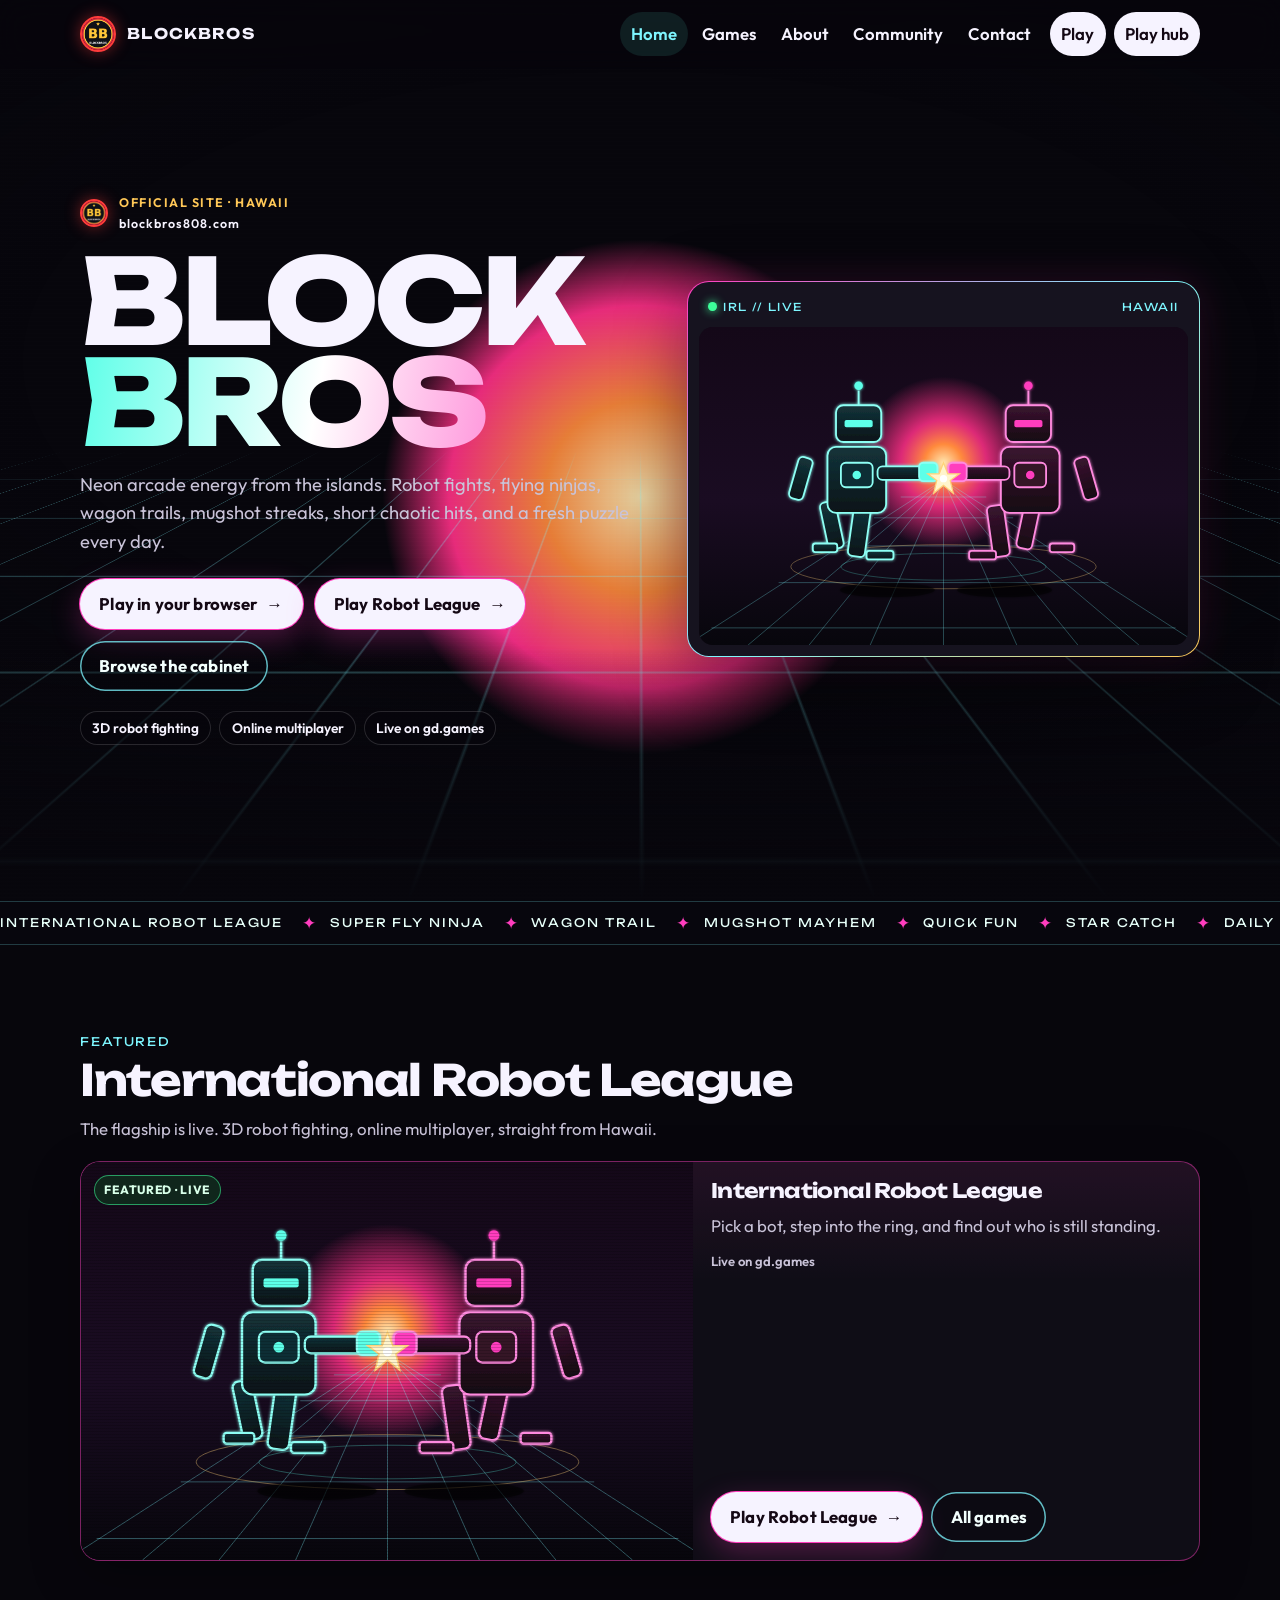
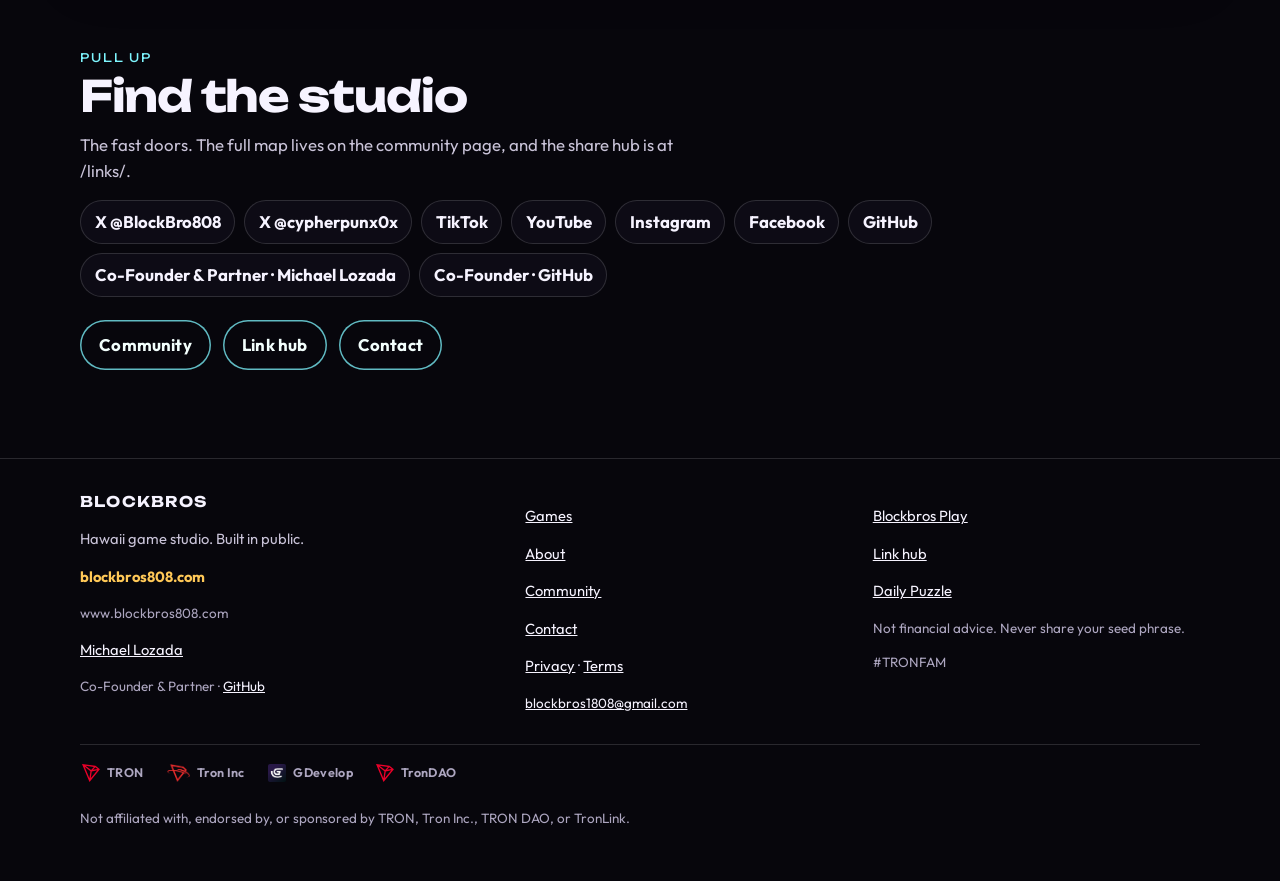
==== index.html @ 0ddf04b6 "Revert "Soft-close: park apex site behind a temporarily-closed card" This reverts commit b96ad98cb9d" ====
<!DOCTYPE html>
<html lang="en">
<head>
  <meta charset="utf-8">
  <meta name="viewport" content="width=device-width, initial-scale=1">
  <title>BLOCKBROS — Hawaii game studio</title>
  <meta name="description" content="Official site of BLOCKBROS, a Hawaii game studio. Play Robot League, Super Fly Ninja, Wagon Trail, Mugshot Mayhem, Quick Fun, Star Catch, and the Daily Puzzle.">
  <meta name="theme-color" content="#07060c">
  <link rel="canonical" href="https://blockbros808.com/">
  <link rel="icon" href="/assets/favicon.svg" type="image/svg+xml">
  <link rel="apple-touch-icon" href="/assets/apple-touch.png">
  <meta property="og:title" content="BLOCKBROS — Hawaii game studio">
  <meta property="og:description" content="Official site of BLOCKBROS. Neon arcade games from Hawaii. Play International Robot League live.">
  <meta property="og:type" content="website">
  <meta property="og:url" content="https://blockbros808.com/">
  <meta property="og:image" content="https://blockbros808.com/assets/og.png">
  <meta property="og:image:width" content="1200">
  <meta property="og:image:height" content="630">
  <meta property="og:image:alt" content="BLOCKBROS wordmark on a dark neon sunset grid. Hawaii game studio.">
  <meta name="twitter:card" content="summary_large_image">
  <meta name="twitter:title" content="BLOCKBROS — Hawaii game studio">
  <meta name="twitter:description" content="Official site of BLOCKBROS. Play International Robot League live.">
  <meta name="twitter:image" content="https://blockbros808.com/assets/og.png">
  <link rel="preload" href="/assets/fonts/unbounded-latin.woff2" as="font" type="font/woff2" crossorigin>
  <link rel="preload" href="/assets/fonts/outfit-latin.woff2" as="font" type="font/woff2" crossorigin>
  <link rel="stylesheet" href="/assets/styles.css">
  <style>html,body{background:#07060c;margin:0}</style>
  <script type="application/ld+json">
  {
    "@context": "https://schema.org",
    "@type": "Organization",
    "name": "BLOCKBROS",
    "url": "https://blockbros808.com/",
    "logo": "https://blockbros808.com/assets/logo.jpg",
    "email": "blockbros1808@gmail.com",
    "description": "Official site of BLOCKBROS, a Hawaii game studio.",
    "sameAs": [
      "https://x.com/BlockBro808",
      "https://x.com/cypherpunx0x",
      "https://www.tiktok.com/@blockbros808",
      "https://blockbros808.com/meme/",
      "https://www.instagram.com/blockbros808/",
      "https://www.facebook.com/profile.php?id=61596074155146",
      "https://github.com/Blockbros808",
      "https://blockbros.itch.io/",
      "https://gd.games/BlockBros"
    ]
  }
  </script>
</head>
<body id="top">
  <a class="skip" href="#featured">Skip to the featured game</a>
  <header class="site-header">
    <div class="wrap header-bar">
      <a class="brand" href="/">
        <img src="/assets/logo.jpg" width="36" height="36" alt="">
        BLOCKBROS
      </a>
      <input class="nav-toggle" type="checkbox" id="nav-toggle">
      <label class="nav-btn" for="nav-toggle" aria-controls="site-nav" aria-expanded="false">
        <span class="sr-only">Menu</span>
        <span class="burger" aria-hidden="true"></span>
      </label>
      <nav id="site-nav" class="site-nav" aria-label="Primary">
        <a href="/" aria-current="page">Home</a>
        <a href="/games/">Games</a>
        <a href="/about/">About</a>
        <a href="/community/">Community</a>
        <a href="/contact/">Contact</a>
        <a class="nav-cta" href="https://gd.games/blockbros/international-robot-league">Play<span class="sr-only"> International Robot League</span></a>
        <a class="nav-cta" href="https://play.blockbros808.com/">Play hub</a>
      </nav>
    </div>
  </header>

  <section class="hero" aria-labelledby="studio-name">
    <div class="hero-bg" aria-hidden="true">
      <div class="sun"></div>
      <div class="grid-floor"></div>
      <div class="vignette"></div>
      <div class="scan"></div>
    </div>
    <div class="wrap hero-grid">
      <div class="hero-copy">
        <p class="kicker">
          <img src="/assets/logo.jpg" width="28" height="28" alt="">
          <span>Official site · Hawaii<span class="kicker-domain">blockbros808.com</span></span>
        </p>
        <h1 class="wordmark" id="studio-name">
          <span>BLOCK</span>
          <span class="line-bros">BROS</span>
        </h1>
        <p class="lede">Neon arcade energy from the islands. Robot fights, flying ninjas, wagon trails, mugshot streaks, short chaotic hits, and a fresh puzzle every day.</p>
        <div class="cta-row">
          <a class="btn btn-primary" href="https://play.blockbros808.com/">Play in your browser <span class="arrow" aria-hidden="true">→</span></a>
          <a class="btn btn-primary" href="https://gd.games/blockbros/international-robot-league">Play Robot League <span class="arrow" aria-hidden="true">→</span></a>
          <a class="btn btn-ghost" href="/games/">Browse the cabinet</a>
        </div>
        <ul class="facts">
          <li>3D robot fighting</li>
          <li>Online multiplayer</li>
          <li>Live on gd.games</li>
        </ul>
      </div>
      <div class="cabinet">
        <div class="cabinet-bar">
          <span><span class="led" aria-hidden="true"></span>IRL // LIVE</span>
          <span>HAWAII</span>
        </div>
        <div class="cabinet-screen">
          <img src="/assets/arena.svg" width="800" height="520" alt="">
        </div>
      </div>
    </div>
  </section>

  <div class="ticker" aria-hidden="true">
    <div class="ticker-track">
      <div class="ticker-group">
        <span>INTERNATIONAL ROBOT LEAGUE</span><i>✦</i>
        <span>SUPER FLY NINJA</span><i>✦</i>
        <span>WAGON TRAIL</span><i>✦</i>
        <span>MUGSHOT MAYHEM</span><i>✦</i>
        <span>QUICK FUN</span><i>✦</i>
        <span>STAR CATCH</span><i>✦</i>
        <span>DAILY PUZZLE</span><i>✦</i>
        <span>HAWAII</span><i>✦</i>
      </div>
      <div class="ticker-group">
        <span>INTERNATIONAL ROBOT LEAGUE</span><i>✦</i>
        <span>SUPER FLY NINJA</span><i>✦</i>
        <span>WAGON TRAIL</span><i>✦</i>
        <span>MUGSHOT MAYHEM</span><i>✦</i>
        <span>QUICK FUN</span><i>✦</i>
        <span>STAR CATCH</span><i>✦</i>
        <span>DAILY PUZZLE</span><i>✦</i>
        <span>HAWAII</span><i>✦</i>
      </div>
    </div>
  </div>

  <main>
    <section class="band" id="featured" aria-labelledby="featured-title">
      <div class="wrap">
        <p class="eyebrow">Featured</p>
        <h2 id="featured-title">International Robot League</h2>
        <p class="section-intro">The flagship is live. 3D robot fighting, online multiplayer, straight from Hawaii.</p>
        <div class="game-grid" style="margin-top:1.2rem">
          <article class="card card-featured">
            <div class="cover">
              <span class="badge">Featured · Live</span>
              <img src="/assets/arena.svg" width="800" height="520" alt="">
            </div>
            <div class="card-body">
              <h3>International Robot League</h3>
              <p>Pick a bot, step into the ring, and find out who is still standing.</p>
              <p class="where">Live on gd.games</p>
              <div class="card-actions">
                <a class="btn btn-primary" href="https://gd.games/blockbros/international-robot-league">Play Robot League <span class="arrow" aria-hidden="true">→</span></a>
                <a class="btn btn-ghost" href="/games/">All games</a>
              </div>
            </div>
          </article>
        </div>
      </div>
    </section>

    <section class="band" id="socials" aria-labelledby="socials-title" style="padding-top:0">
      <div class="wrap">
        <p class="eyebrow">Pull up</p>
        <h2 id="socials-title">Find the studio</h2>
        <p class="section-intro">The fast doors. The full map lives on the community page, and the share hub is at /links/.</p>
        <ul class="quick-socials">
          <li><a href="https://x.com/BlockBro808">X @BlockBro808</a></li>
          <li><a href="https://x.com/cypherpunx0x">X @cypherpunx0x</a></li>
          <li><a href="https://www.tiktok.com/@blockbros808">TikTok</a></li>
          <li><a href="/meme/">YouTube</a></li>
          <li><a href="https://www.instagram.com/blockbros808/">Instagram</a></li>
          <li><a href="https://www.facebook.com/profile.php?id=61596074155146">Facebook</a></li>
          <li><a href="https://github.com/Blockbros808">GitHub</a></li>
          <li><a href="https://x.com/kapoleibioforge">Co-Founder &amp; Partner · Michael Lozada</a></li>
          <li><a href="https://github.com/michaellozadalongog">Co-Founder · GitHub</a></li>
        </ul>
        <div class="cta-row">
          <a class="btn btn-ghost" href="/community/">Community</a>
          <a class="btn btn-ghost" href="/links/">Link hub</a>
          <a class="btn btn-ghost" href="/contact/">Contact</a>
        </div>
      </div>
    </section>
  </main>

  <footer class="site-footer">
    <div class="wrap footer-grid">
      <div>
        <strong>BLOCKBROS</strong>
        <p>Hawaii game studio. Built in public.</p>
        <p><a class="domain" href="https://blockbros808.com/">blockbros808.com</a></p>
        <p class="fine">www.blockbros808.com</p>
        <p><a href="https://x.com/kapoleibioforge">Michael Lozada</a></p>
        <p class="fine">Co-Founder &amp; Partner · <a href="https://github.com/michaellozadalongog">GitHub</a></p>
      </div>
      <div>
        <p><a href="/games/">Games</a></p>
        <p><a href="/about/">About</a></p>
        <p><a href="/community/">Community</a></p>
        <p><a href="/contact/">Contact</a></p>
        <p><a href="/privacy/">Privacy</a> · <a href="/terms/">Terms</a></p>
        <p class="fine"><a href="mailto:blockbros1808@gmail.com">blockbros1808@gmail.com</a></p>
      </div>
      <div>
        <p><a href="https://play.blockbros808.com/">Blockbros Play</a></p>
        <p><a href="/links/">Link hub</a></p>
        <p><a href="/daily/">Daily Puzzle</a></p>
        <p class="fine">Not financial advice. Never share your seed phrase.</p>
        <p class="fine">#TRONFAM</p>
      </div>
    </div>
    <div class="wrap">
      <ul class="mark-row">
        <li><a href="https://tron.network/"><img src="/assets/marks/tron.svg" width="18" height="19" alt=""><span>TRON</span></a></li>
        <li><a href="https://t.network/"><img src="/assets/marks/tron-inc.png" width="23" height="18" alt=""><span>Tron Inc</span></a></li>
        <li><a href="https://gdevelop.io/"><img src="/assets/marks/gdevelop.png" width="18" height="18" alt=""><span>GDevelop</span></a></li>
        <li><a href="https://trondao.org/"><img src="/assets/marks/tron.svg" width="18" height="19" alt=""><span>TronDAO</span></a></li>
      </ul>
      <p class="fine">Not affiliated with, endorsed by, or sponsored by TRON, Tron Inc., TRON DAO, or TronLink.</p>
    </div>
  </footer>
  <script src="/assets/main.js"></script>
</body>
</html>
---- assets/styles.css ----
@font-face {
  font-family: "Unbounded";
  font-style: normal;
  font-weight: 200 900;
  font-display: swap;
  src: url("fonts/unbounded-latin.woff2") format("woff2");
  unicode-range: U+0000-00FF, U+0131, U+0152-0153, U+02BB-02BC, U+02C6, U+02DA, U+02DC, U+0304, U+0308, U+0329, U+2000-206F, U+20AC, U+2122, U+2191, U+2193, U+2212, U+2215, U+FEFF, U+FFFD;
}

@font-face {
  font-family: "Outfit";
  font-style: normal;
  font-weight: 100 900;
  font-display: swap;
  src: url("fonts/outfit-latin.woff2") format("woff2");
  unicode-range: U+0000-00FF, U+0131, U+0152-0153, U+02BB-02BC, U+02C6, U+02DA, U+02DC, U+0304, U+0308, U+0329, U+2000-206F, U+20AC, U+2122, U+2191, U+2193, U+2212, U+2215, U+FEFF, U+FFFD;
}

:root {
  --bg: #07060c;
  --bg-raise: #100e18;
  --ink: #f6f3ff;
  --muted: #c9c3d8;
  --dim: #ada6c0;
  --cyan: #7ef6ff;
  --cyan-deep: #5dffe8;
  --magenta: #ff3dbe;
  --gold: #ffc857;
  --red: #ff3b3b;
  --line: rgba(246, 243, 255, 0.14);
  --header: 4.25rem;
  --wrap: 1120px;
  --font: "Outfit", "Segoe UI", sans-serif;
  --display: "Unbounded", "Arial Black", sans-serif;
  color-scheme: dark;
}

*,
*::before,
*::after { box-sizing: border-box; }

html { background: var(--bg); scroll-behavior: smooth; }

body {
  margin: 0;
  min-height: 100vh;
  background:
    radial-gradient(900px 480px at 8% -10%, rgba(255, 61, 190, 0.18), transparent 60%),
    radial-gradient(800px 420px at 100% 0%, rgba(93, 255, 232, 0.12), transparent 55%),
    var(--bg);
  color: var(--ink);
  font-family: var(--font);
  font-size: 1.05rem;
  line-height: 1.55;
  overflow-x: clip;
}

img { max-width: 100%; height: auto; display: block; }

a { color: inherit; }

:focus-visible {
  outline: 2px solid var(--cyan);
  outline-offset: 3px;
}

.skip {
  position: absolute;
  left: 1rem;
  top: -4rem;
  z-index: 80;
  background: var(--ink);
  color: #140814;
  padding: 0.6rem 0.9rem;
  border-radius: 999px;
  font-weight: 700;
  text-decoration: none;
}

.skip:focus { top: 0.8rem; }

.sr-only {
  position: absolute;
  width: 1px;
  height: 1px;
  padding: 0;
  margin: -1px;
  overflow: hidden;
  clip: rect(0, 0, 0, 0);
  white-space: nowrap;
  border: 0;
}

.wrap {
  width: min(var(--wrap), calc(100% - 2rem));
  margin-inline: auto;
}

.site-header {
  position: sticky;
  top: 0;
  z-index: 40;
  min-height: var(--header);
  background: rgba(7, 6, 12, 0.62);
  backdrop-filter: blur(16px);
  border-bottom: 1px solid transparent;
}

.header-bar {
  display: flex;
  align-items: center;
  justify-content: space-between;
  min-height: var(--header);
  gap: 1rem;
}

.brand {
  display: inline-flex;
  align-items: center;
  gap: 0.7rem;
  text-decoration: none;
  font-family: var(--display);
  font-weight: 700;
  letter-spacing: 0.08em;
  font-size: 0.92rem;
}

.brand img,
.kicker img {
  width: 36px;
  height: 36px;
  border-radius: 50%;
  object-fit: cover;
  border: 2px solid var(--red);
  box-shadow: 0 0 16px rgba(255, 59, 59, 0.45);
}

.nav-toggle {
  position: absolute;
  width: 1px;
  height: 1px;
  margin: -1px;
  padding: 0;
  overflow: hidden;
  clip: rect(0, 0, 0, 0);
  border: 0;
}

.nav-btn {
  display: grid;
  place-items: center;
  width: 44px;
  height: 44px;
  border-radius: 12px;
  border: 1px solid var(--line);
  background: rgba(255, 255, 255, 0.03);
  cursor: pointer;
}

.burger,
.burger::before,
.burger::after {
  display: block;
  width: 18px;
  height: 2px;
  background: var(--ink);
  border-radius: 2px;
  position: relative;
  transition: transform 0.18s ease, top 0.18s ease, background 0.18s ease;
}

.burger::before,
.burger::after {
  content: "";
  position: absolute;
  left: 0;
}

.burger::before { top: -6px; }
.burger::after { top: 6px; }

.nav-toggle:checked + .nav-btn .burger { background: transparent; }
.nav-toggle:checked + .nav-btn .burger::before { top: 0; transform: rotate(45deg); }
.nav-toggle:checked + .nav-btn .burger::after { top: 0; transform: rotate(-45deg); }
.nav-toggle:focus-visible + .nav-btn { outline: 2px solid var(--cyan); outline-offset: 3px; }

.site-nav {
  display: none;
  position: absolute;
  left: 0;
  right: 0;
  top: 100%;
  flex-direction: column;
  gap: 0.35rem;
  padding: 0.85rem 1rem 1rem;
  background: rgba(10, 8, 16, 0.96);
  border-bottom: 1px solid var(--line);
}

.nav-toggle:checked ~ .site-nav { display: flex; }

.site-nav a {
  text-decoration: none;
  min-height: 44px;
  display: inline-flex;
  align-items: center;
  padding: 0.35rem 0.85rem;
  border-radius: 999px;
  color: var(--ink);
  font-weight: 600;
}

.site-nav a:hover { background: rgba(255, 255, 255, 0.06); }
.site-nav a[aria-current="page"] {
  color: var(--cyan);
  background: rgba(93, 255, 232, 0.1);
}

.nav-cta {
  background: var(--ink);
  color: #140814 !important;
  justify-content: center;
  white-space: nowrap;
}

.site-nav a.nav-cta:hover {
  background: #fff;
  color: #140814 !important;
}

body.nav-open { overflow: hidden; }

.hero {
  position: relative;
  margin-top: calc(var(--header) * -1);
  min-height: 100svh;
  display: flex;
  align-items: center;
  padding: calc(var(--header) + 1.5rem) 0 3.5rem;
  overflow: hidden;
}

.hero-bg { position: absolute; inset: 0; pointer-events: none; }

.sun {
  position: absolute;
  left: 50%;
  bottom: 16%;
  width: min(520px, 90vw);
  height: min(520px, 90vw);
  transform: translateX(-50%);
  border-radius: 50%;
  background: radial-gradient(circle, #ffe7b0 0%, #ff8a3c 26%, #ff2f86 52%, transparent 70%);
  opacity: 0.9;
}

.grid-floor {
  position: absolute;
  left: -10%;
  right: -10%;
  bottom: -8%;
  height: 58%;
  background-image:
    linear-gradient(rgba(126, 246, 255, 0.28) 1px, transparent 1px),
    linear-gradient(90deg, rgba(126, 246, 255, 0.28) 1px, transparent 1px);
  background-size: 64px 64px;
  transform: perspective(420px) rotateX(68deg);
  transform-origin: center top;
  mask-image: linear-gradient(to bottom, transparent, #000 18%, #000 72%, transparent);
  animation: drift 14s linear infinite;
}

.vignette {
  position: absolute;
  inset: 0;
  background:
    linear-gradient(to top, var(--bg), transparent 28%),
    radial-gradient(120% 80% at 50% 40%, transparent 40%, rgba(7, 6, 12, 0.72) 100%);
}

.scan {
  position: absolute;
  inset: 0;
  background: repeating-linear-gradient(
    to bottom,
    rgba(255, 255, 255, 0.035),
    rgba(255, 255, 255, 0.035) 1px,
    transparent 1px,
    transparent 4px
  );
  opacity: 0.35;
  mix-blend-mode: overlay;
}

.hero-grid {
  position: relative;
  display: grid;
  gap: 2rem;
  align-items: center;
}

.kicker {
  display: inline-flex;
  align-items: center;
  gap: 0.7rem;
  margin: 0 0 1rem;
  color: var(--gold);
  font-weight: 650;
  letter-spacing: 0.12em;
  text-transform: uppercase;
  font-size: 0.78rem;
  max-width: 100%;
}

.kicker-domain {
  display: block;
  margin-top: 0.15rem;
  color: var(--ink);
  letter-spacing: 0.08em;
  font-weight: 600;
  text-transform: none;
}

.kicker img { width: 28px; height: 28px; }

.wordmark {
  margin: 0;
  font-family: var(--display);
  font-weight: 800;
  font-size: clamp(3.3rem, 13vw, 7.4rem);
  line-height: 0.86;
  letter-spacing: -0.04em;
}

.wordmark span { display: block; }

.line-bros {
  background: linear-gradient(100deg, var(--cyan-deep) 0%, #ffffff 42%, var(--magenta) 100%);
  -webkit-background-clip: text;
  background-clip: text;
  color: transparent;
}

.lede {
  max-width: 38rem;
  margin: 1.1rem 0 0;
  color: var(--muted);
  font-size: 1.15rem;
}

.cta-row {
  display: flex;
  flex-wrap: wrap;
  gap: 0.75rem;
  margin-top: 1.4rem;
}

.btn {
  display: inline-flex;
  align-items: center;
  justify-content: center;
  gap: 0.55rem;
  min-height: 48px;
  padding: 0.75rem 1.2rem;
  border-radius: 999px;
  border: 0;
  text-decoration: none;
  font: inherit;
  font-weight: 700;
  letter-spacing: 0.01em;
  cursor: pointer;
  transition: transform 0.16s ease, box-shadow 0.16s ease, background 0.16s ease;
}

.btn-primary {
  background: var(--ink);
  color: #140814;
  box-shadow: 0 0 0 1px var(--magenta), 0 10px 30px rgba(255, 61, 190, 0.28);
}

.btn-ghost {
  color: #f3fffd;
  background: rgba(7, 6, 12, 0.35);
  box-shadow: inset 0 0 0 1.5px rgba(126, 246, 255, 0.75);
}

.btn .arrow { transition: transform 0.16s ease; }

.facts {
  display: flex;
  flex-wrap: wrap;
  gap: 0.5rem;
  margin: 1.25rem 0 0;
  padding: 0;
  list-style: none;
}

.facts li {
  padding: 0.35rem 0.7rem;
  border-radius: 999px;
  border: 1px solid var(--line);
  background: rgba(7, 6, 12, 0.45);
  color: var(--ink);
  font-size: 0.86rem;
  font-weight: 600;
}

.cabinet {
  border-radius: 22px;
  padding: 0.7rem;
  background:
    linear-gradient(#16131f, #16131f) padding-box,
    linear-gradient(140deg, var(--magenta), var(--cyan) 50%, var(--gold)) border-box;
  border: 1px solid transparent;
  box-shadow: 0 20px 70px rgba(0, 0, 0, 0.45), 0 0 40px rgba(255, 61, 190, 0.15);
}

.cabinet-bar {
  display: flex;
  align-items: center;
  justify-content: space-between;
  gap: 0.75rem;
  padding: 0.35rem 0.55rem 0.7rem;
  font-family: var(--display);
  font-size: 0.68rem;
  letter-spacing: 0.14em;
  color: var(--cyan);
}

.led {
  width: 0.55rem;
  height: 0.55rem;
  border-radius: 50%;
  background: #3dff9a;
  box-shadow: 0 0 10px #3dff9a;
  display: inline-block;
  margin-right: 0.4rem;
  animation: pulse 1.6s ease-in-out infinite;
}

.cabinet-screen {
  border-radius: 14px;
  overflow: hidden;
  background:
    radial-gradient(circle at 50% 42%, rgba(255, 138, 60, 0.4), transparent 46%),
    #100814;
  aspect-ratio: 800 / 520;
}

.cabinet-screen img { width: 100%; height: 100%; object-fit: cover; }

.ticker {
  overflow: hidden;
  border-block: 1px solid rgba(126, 246, 255, 0.22);
  background: rgba(8, 6, 14, 0.72);
}

.ticker-track {
  display: flex;
  width: max-content;
  animation: ticker 32s linear infinite;
}

.ticker-group {
  display: flex;
  align-items: center;
}

.ticker span {
  padding: 0.75rem 0.35rem 0.75rem 0;
  font-family: var(--display);
  font-size: 0.74rem;
  letter-spacing: 0.16em;
  color: #e7fff9;
}

.ticker i {
  font-style: normal;
  color: var(--magenta);
  padding: 0 0.85rem;
}

section { scroll-margin-top: calc(var(--header) + 0.75rem); }

.band { padding: clamp(3.2rem, 7vw, 5.5rem) 0; }

.eyebrow {
  margin: 0 0 0.4rem;
  color: var(--cyan);
  font-family: var(--display);
  font-size: 0.74rem;
  letter-spacing: 0.16em;
  text-transform: uppercase;
}

h2 {
  margin: 0;
  font-family: var(--display);
  font-weight: 700;
  font-size: clamp(1.8rem, 4vw, 2.7rem);
  letter-spacing: -0.03em;
  line-height: 1.05;
}

.section-intro {
  max-width: 40rem;
  color: var(--muted);
  margin: 0.8rem 0 0;
}

.subhead {
  margin: 2rem 0 0.9rem;
  font-family: var(--display);
  font-size: 0.95rem;
  letter-spacing: 0.12em;
  text-transform: uppercase;
  color: var(--gold);
  font-weight: 600;
}

.game-grid,
.place-grid,
.social-grid {
  display: grid;
  gap: 1rem;
}

.card {
  display: flex;
  flex-direction: column;
  min-width: 0;
  background: rgba(16, 14, 24, 0.92);
  border: 1px solid var(--line);
  border-radius: 20px;
  overflow: hidden;
  transition: transform 0.18s ease, border-color 0.18s ease, box-shadow 0.18s ease;
}

.card-featured {
  background:
    linear-gradient(180deg, rgba(255, 61, 190, 0.08), transparent 30%),
    rgba(16, 14, 24, 0.94);
  border-color: rgba(255, 61, 190, 0.45);
  box-shadow: 0 16px 50px rgba(0, 0, 0, 0.28);
}

.cover {
  position: relative;
  aspect-ratio: 16 / 10;
  background: #0c0a12;
}

.cover img { width: 100%; height: 100%; object-fit: cover; }

.cover::after {
  content: "";
  position: absolute;
  inset: 0;
  background: repeating-linear-gradient(
    to bottom,
    transparent 0 2px,
    rgba(0, 0, 0, 0.16) 2px 3px
  );
  pointer-events: none;
}

.badge {
  position: absolute;
  z-index: 1;
  top: 0.8rem;
  left: 0.8rem;
  padding: 0.28rem 0.6rem;
  border-radius: 999px;
  font-size: 0.75rem;
  font-weight: 750;
  letter-spacing: 0.06em;
  text-transform: uppercase;
  background: #10261c;
  color: #d8ffe9;
  border: 1px solid rgba(61, 255, 154, 0.55);
}

.badge-gold {
  background: #2a210c;
  color: #ffe7ad;
  border-color: rgba(255, 200, 87, 0.6);
}

.badge-cyan {
  background: #0d2426;
  color: #d9fffb;
  border-color: rgba(126, 246, 255, 0.55);
}

.card-body {
  display: flex;
  flex-direction: column;
  gap: 0.7rem;
  padding: 1.05rem 1.1rem 1.15rem;
  flex: 1;
}

.card h3 {
  margin: 0;
  font-family: var(--display);
  font-size: 1.25rem;
  letter-spacing: -0.03em;
  line-height: 1.15;
}

.card p { margin: 0; color: var(--muted); }

.card-actions {
  display: flex;
  flex-wrap: wrap;
  gap: 0.6rem;
  margin-top: auto;
  padding-top: 0.35rem;
}

.where { font-size: 0.82rem; color: var(--dim); font-weight: 600; }

.place-grid a,
.social-grid a,
.founder-links a {
  text-decoration: none;
}

.place,
.social {
  display: flex;
  align-items: center;
  gap: 0.85rem;
  min-height: 76px;
  padding: 0.9rem 1rem;
  border-radius: 16px;
  border: 1px solid var(--line);
  background: rgba(16, 14, 24, 0.8);
  transition: border-color 0.16s ease, transform 0.16s ease;
}

.place strong,
.social strong,
.founder-links strong { display: block; font-size: 1rem; }

.place small,
.social small,
.founder-links small {
  display: block;
  color: var(--dim);
  font-size: 0.86rem;
}

.icon {
  width: 42px;
  height: 42px;
  flex: 0 0 auto;
  display: grid;
  place-items: center;
  border-radius: 12px;
  color: var(--cyan);
  background: rgba(126, 246, 255, 0.08);
  border: 1px solid rgba(126, 246, 255, 0.25);
}

.icon svg { width: 22px; height: 22px; display: block; }

.founder {
  margin-top: 1.4rem;
  display: grid;
  gap: 1rem;
  align-items: center;
  padding: 1.15rem;
  border-radius: 22px;
  border: 1px solid rgba(255, 59, 59, 0.45);
  background:
    radial-gradient(400px 180px at 0% 0%, rgba(255, 59, 59, 0.16), transparent 60%),
    rgba(16, 14, 24, 0.9);
}

.monogram {
  width: 84px;
  height: 84px;
  border-radius: 50%;
  display: grid;
  place-items: center;
  font-family: var(--display);
  font-weight: 700;
  letter-spacing: 0.04em;
  border: 2px solid var(--red);
  box-shadow: 0 0 22px rgba(255, 59, 59, 0.4);
  background: radial-gradient(circle at 35% 30%, #3a1428, #120810 70%);
}

.role {
  margin: 0.2rem 0 0.85rem;
  color: var(--gold);
  font-weight: 700;
}

.founder-links {
  display: flex;
  flex-wrap: wrap;
  gap: 0.6rem;
}

.founder-links a {
  min-height: 44px;
  display: inline-flex;
  align-items: center;
  padding: 0.45rem 0.85rem;
  border-radius: 999px;
  border: 1px solid var(--line);
  background: rgba(255, 255, 255, 0.03);
}

.site-footer {
  padding: 2rem 0 2.4rem;
  border-top: 1px solid var(--line);
  color: var(--muted);
  font-size: 0.92rem;
}

.footer-grid {
  display: grid;
  gap: 1.25rem;
}

.site-footer a { color: var(--ink); }
.site-footer a.domain { color: var(--gold); text-decoration: none; }
.site-footer strong { color: var(--ink); font-family: var(--display); letter-spacing: 0.08em; }
.fine { color: var(--dim); font-size: 0.84rem; }
.domain { color: var(--gold); font-weight: 700; }

.mark-row {
  display: flex;
  flex-wrap: wrap;
  align-items: center;
  gap: 0.15rem 1.15rem;
  margin: 1.05rem 0 0;
  padding: 0.35rem 0 0;
  border-top: 1px solid var(--line);
  list-style: none;
}

.site-footer .mark-row a {
  display: inline-flex;
  align-items: center;
  gap: 0.45rem;
  min-height: 44px;
  padding: 0 0.15rem;
  color: var(--dim);
  text-decoration: none;
  font-size: 0.78rem;
  font-weight: 650;
  letter-spacing: 0.03em;
}

.mark-row img {
  height: 18px;
  width: auto;
  flex: 0 0 auto;
}

@media (hover: hover) {
  .btn-primary:hover { transform: translateY(-2px); box-shadow: 0 0 0 1px var(--cyan), 0 12px 32px rgba(93, 255, 232, 0.25); }
  .btn-ghost:hover { transform: translateY(-2px); background: rgba(93, 255, 232, 0.08); }
  .btn:hover .arrow { transform: translateX(4px); }
  .card:hover { transform: translateY(-4px); border-color: rgba(126, 246, 255, 0.45); }
  .place:hover,
  .social:hover,
  .founder-links a:hover { transform: translateY(-2px); border-color: rgba(126, 246, 255, 0.5); }
  .site-footer .mark-row a:hover { color: var(--ink); }
}

@media (max-width: 560px) {
  .cta-row { flex-direction: column; align-items: stretch; }
  .card-actions { flex-direction: column; align-items: stretch; }
}

@media (min-width: 720px) {
  .game-grid { grid-template-columns: 1fr 1fr; }
  .card-featured { grid-column: 1 / -1; display: grid; grid-template-columns: 1.15fr 0.95fr; }
  .card-featured .cover { aspect-ratio: auto; min-height: 100%; }
  .place-grid,
  .social-grid { grid-template-columns: 1fr 1fr; }
  .founder { grid-template-columns: auto 1fr; padding: 1.4rem 1.5rem; }
  .footer-grid { grid-template-columns: 1.3fr 1fr 1fr; align-items: start; }
}

@media (min-width: 860px) {
  .hero-grid { grid-template-columns: minmax(0, 1.05fr) minmax(280px, 0.95fr); gap: 2.5rem; }
}

@media (min-width: 980px) {
  .nav-btn { display: none; }
  .site-nav {
    display: flex;
    position: static;
    flex-direction: row;
    align-items: center;
    gap: 0.15rem;
    padding: 0;
    margin-left: auto;
    background: transparent;
    border: 0;
  }
  .site-nav a { padding-inline: 0.7rem; }
  .site-nav .nav-cta { margin-left: 0.35rem; }
  body.nav-open { overflow: auto; }
}

@media (min-width: 1040px) {
  .social-grid { grid-template-columns: 1fr 1fr 1fr; }
}

@keyframes drift {
  to { background-position: 0 64px; }
}

@keyframes ticker {
  to { transform: translateX(-50%); }
}

@keyframes pulse {
  0%, 100% { opacity: 1; }
  50% { opacity: 0.45; }
}

@keyframes rise {
  from { opacity: 0; transform: translateY(10px); }
  to { opacity: 1; transform: none; }
}

.hero-copy > * { animation: rise 0.7s ease both; }
.hero-copy > *:nth-child(2) { animation-delay: 0.06s; }
.hero-copy > *:nth-child(3) { animation-delay: 0.12s; }
.hero-copy > *:nth-child(4) { animation-delay: 0.18s; }
.hero-copy > *:nth-child(5) { animation-delay: 0.24s; }

.page-hero { padding: 2.6rem 0 0.4rem; }
.page-hero h1 {
  margin: 0;
  font-family: var(--display);
  font-weight: 800;
  font-size: clamp(2.4rem, 6vw, 4.5rem);
  line-height: 0.95;
  letter-spacing: -0.04em;
}

.meme-figure {
  margin: 1.2rem 0 0;
}

.meme-figure img {
  width: 100%;
  max-width: 920px;
  height: auto;
  margin-inline: auto;
  border-radius: 18px;
  border: 1px solid var(--line);
  box-shadow: 0 0 40px rgba(255, 61, 190, 0.16), 0 0 28px rgba(126, 246, 255, 0.12);
}

.meme-caption {
  margin: 0.9rem 0 0;
  max-width: 40rem;
  color: var(--muted);
}

.quick-socials {
  display: flex;
  flex-wrap: wrap;
  gap: 0.55rem;
  margin: 1rem 0 0;
  padding: 0;
  list-style: none;
}
.quick-socials a {
  display: inline-flex;
  align-items: center;
  min-height: 44px;
  padding: 0.35rem 0.85rem;
  border-radius: 999px;
  text-decoration: none;
  font-weight: 700;
  border: 1px solid var(--line);
  background: rgba(16, 14, 24, 0.75);
}

.story {
  display: grid;
  gap: 1rem;
  margin-top: 1.2rem;
}
.story p { margin: 0; color: var(--muted); max-width: 42rem; }

.steps {
  list-style: none;
  margin: 1rem 0 0;
  padding: 0;
  display: grid;
  gap: 0.75rem;
}
.steps li {
  display: grid;
  grid-template-columns: auto 1fr;
  gap: 0.85rem;
  align-items: start;
  padding: 0.95rem 1rem;
  border-radius: 16px;
  border: 1px solid var(--line);
  background: rgba(16, 14, 24, 0.8);
}
.step-num {
  font-family: var(--display);
  color: var(--cyan);
  font-size: 0.95rem;
}

.mail-form {
  display: grid;
  gap: 0.55rem;
  margin-top: 1.1rem;
  max-width: 36rem;
}
.mail-form label { font-weight: 700; }
.mail-form input,
.mail-form textarea {
  width: 100%;
  font: inherit;
  color: var(--ink);
  background: #0c0b12;
  border: 1px solid var(--line);
  border-radius: 12px;
  padding: 0.8rem 0.9rem;
  min-height: 48px;
}
.mail-form textarea { min-height: 140px; resize: vertical; }
.mail-form button { justify-self: start; }

.links-top {
  display: flex;
  justify-content: space-between;
  align-items: center;
  gap: 1rem;
  margin-bottom: 1.4rem;
}
.links-top a { color: var(--cyan); font-weight: 700; }
.links-wrap {
  width: min(460px, calc(100% - 2rem));
  margin: 0 auto;
  padding: 1.4rem 0 3rem;
}
.links-logo {
  width: 96px;
  height: 96px;
  margin: 0 auto 0.9rem;
  border-radius: 50%;
  object-fit: cover;
  border: 3px solid var(--red);
  box-shadow: 0 0 24px rgba(255, 59, 59, 0.45);
}
.links-wrap h1 {
  margin: 0;
  text-align: center;
  font-family: var(--display);
  font-size: clamp(1.8rem, 6vw, 2.3rem);
  letter-spacing: 0.08em;
}
.links-lede {
  text-align: center;
  color: var(--muted);
  margin: 0.55rem 0 0;
}
.link-label {
  margin: 1.35rem 0 0.55rem;
  text-align: center;
  color: var(--gold);
  font-family: var(--display);
  font-size: 0.74rem;
  letter-spacing: 0.14em;
  text-transform: uppercase;
}
.link-list { display: flex; flex-direction: column; gap: 0.65rem; }
.link-list a {
  display: flex;
  align-items: center;
  gap: 0.75rem;
  min-height: 56px;
  padding: 0.75rem 0.95rem;
  border-radius: 16px;
  text-decoration: none;
  font-weight: 700;
  background: rgba(16, 14, 24, 0.78);
  border: 1px solid rgba(255, 80, 120, 0.5);
}
.link-list a.featured {
  background: var(--ink);
  color: #140814;
  border-color: transparent;
  box-shadow: 0 0 0 1px var(--magenta), 0 10px 28px rgba(255, 61, 190, 0.28);
}
.link-list .tag {
  margin-left: auto;
  font-size: 0.72rem;
  letter-spacing: 0.08em;
  text-transform: uppercase;
  color: var(--gold);
}
.link-list a.featured .tag { color: #5a123f; }
.links-foot { margin-top: 1.6rem; text-align: center; color: var(--dim); font-size: 0.84rem; }
.links-foot a { color: var(--gold); }

@media (prefers-reduced-motion: reduce) {
  html { scroll-behavior: auto; }
  *,
  *::before,
  *::after {
    animation: none !important;
    transition: none !important;
  }
}
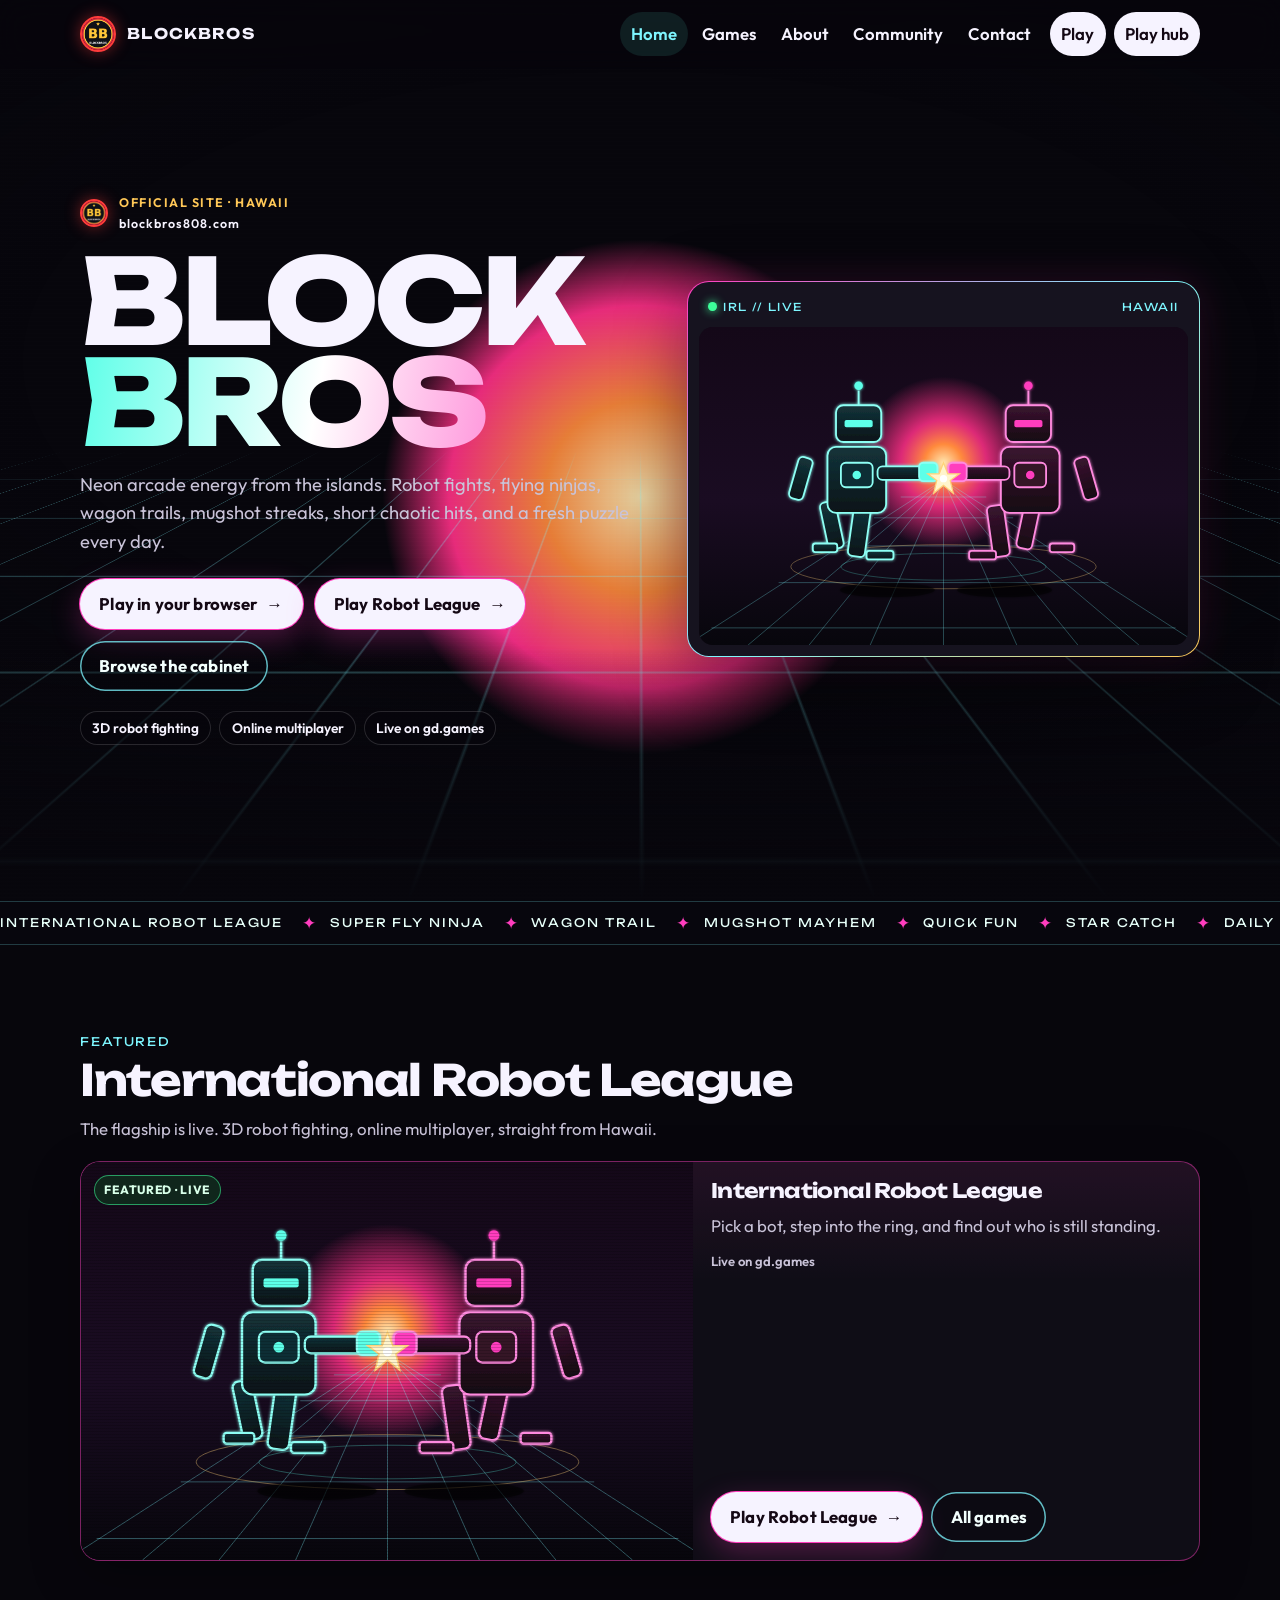
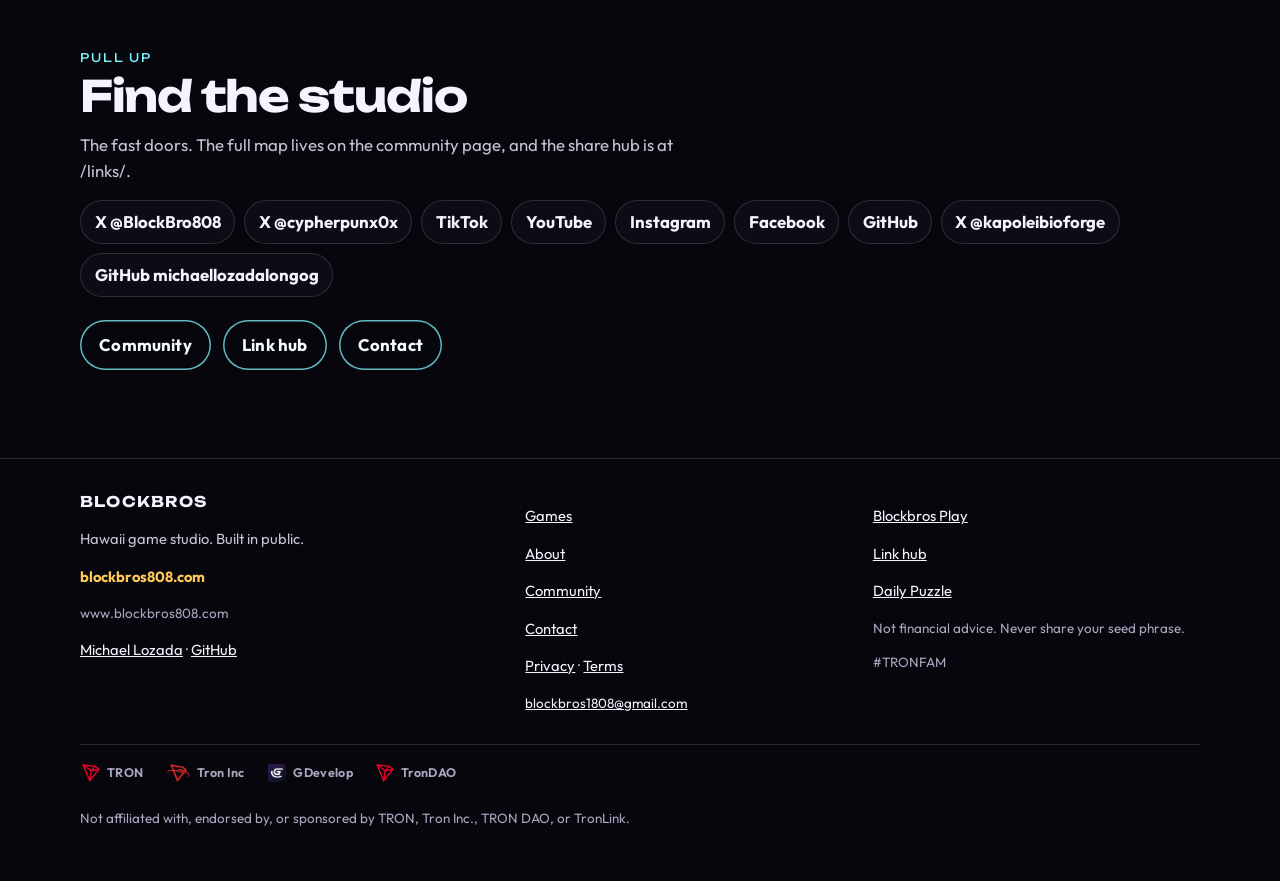
==== commit 57bb6bc1: "Michael Lozada: drop Co-Founder/Partner titles; keep his X/GitHub links Variant A title strip on the" ====
--- a/index.html
+++ b/index.html
@@ -178,8 +178,8 @@
           <li><a href="https://www.instagram.com/blockbros808/">Instagram</a></li>
           <li><a href="https://www.facebook.com/profile.php?id=61596074155146">Facebook</a></li>
           <li><a href="https://github.com/Blockbros808">GitHub</a></li>
-          <li><a href="https://x.com/kapoleibioforge">Co-Founder &amp; Partner · Michael Lozada</a></li>
-          <li><a href="https://github.com/michaellozadalongog">Co-Founder · GitHub</a></li>
+          <li><a href="https://x.com/kapoleibioforge">X @kapoleibioforge</a></li>
+          <li><a href="https://github.com/michaellozadalongog">GitHub michaellozadalongog</a></li>
         </ul>
         <div class="cta-row">
           <a class="btn btn-ghost" href="/community/">Community</a>
@@ -197,8 +197,7 @@
         <p>Hawaii game studio. Built in public.</p>
         <p><a class="domain" href="https://blockbros808.com/">blockbros808.com</a></p>
         <p class="fine">www.blockbros808.com</p>
-        <p><a href="https://x.com/kapoleibioforge">Michael Lozada</a></p>
-        <p class="fine">Co-Founder &amp; Partner · <a href="https://github.com/michaellozadalongog">GitHub</a></p>
+        <p><a href="https://x.com/kapoleibioforge">Michael Lozada</a> · <a href="https://github.com/michaellozadalongog">GitHub</a></p>
       </div>
       <div>
         <p><a href="/games/">Games</a></p>
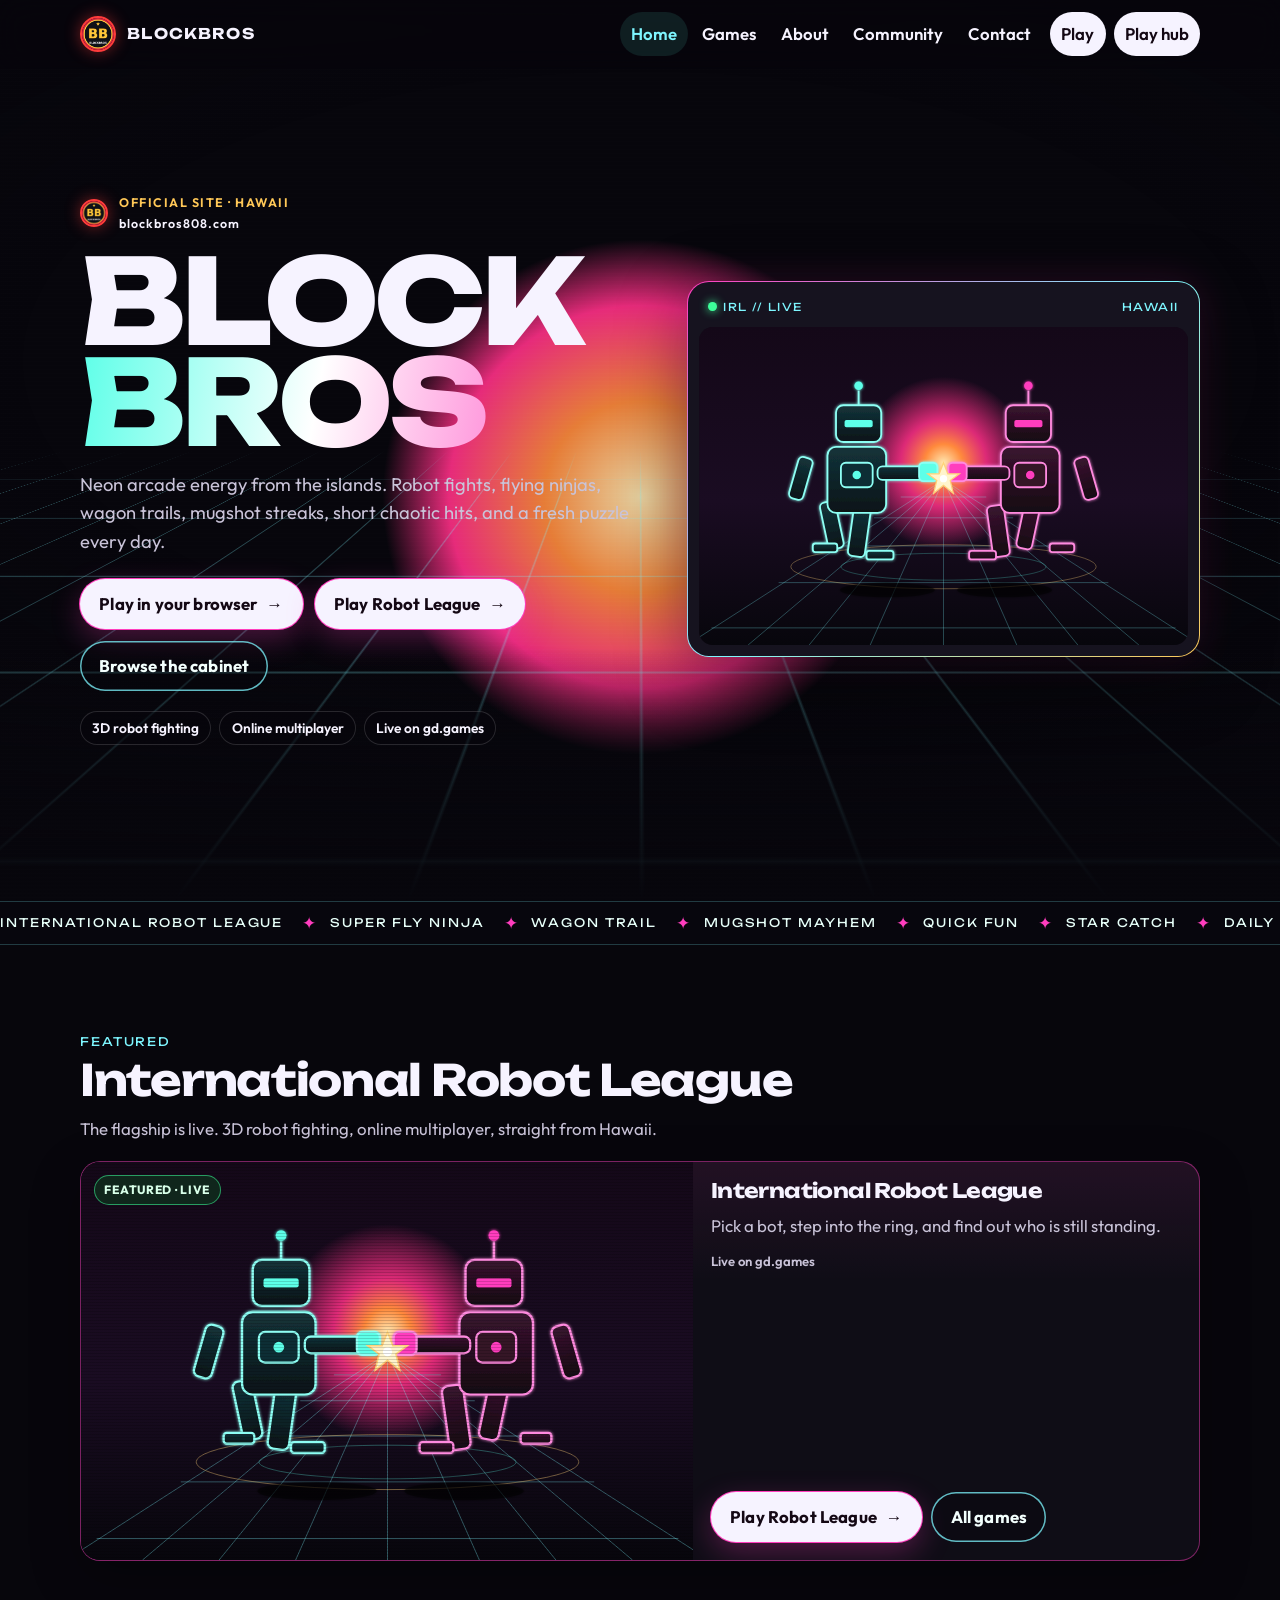
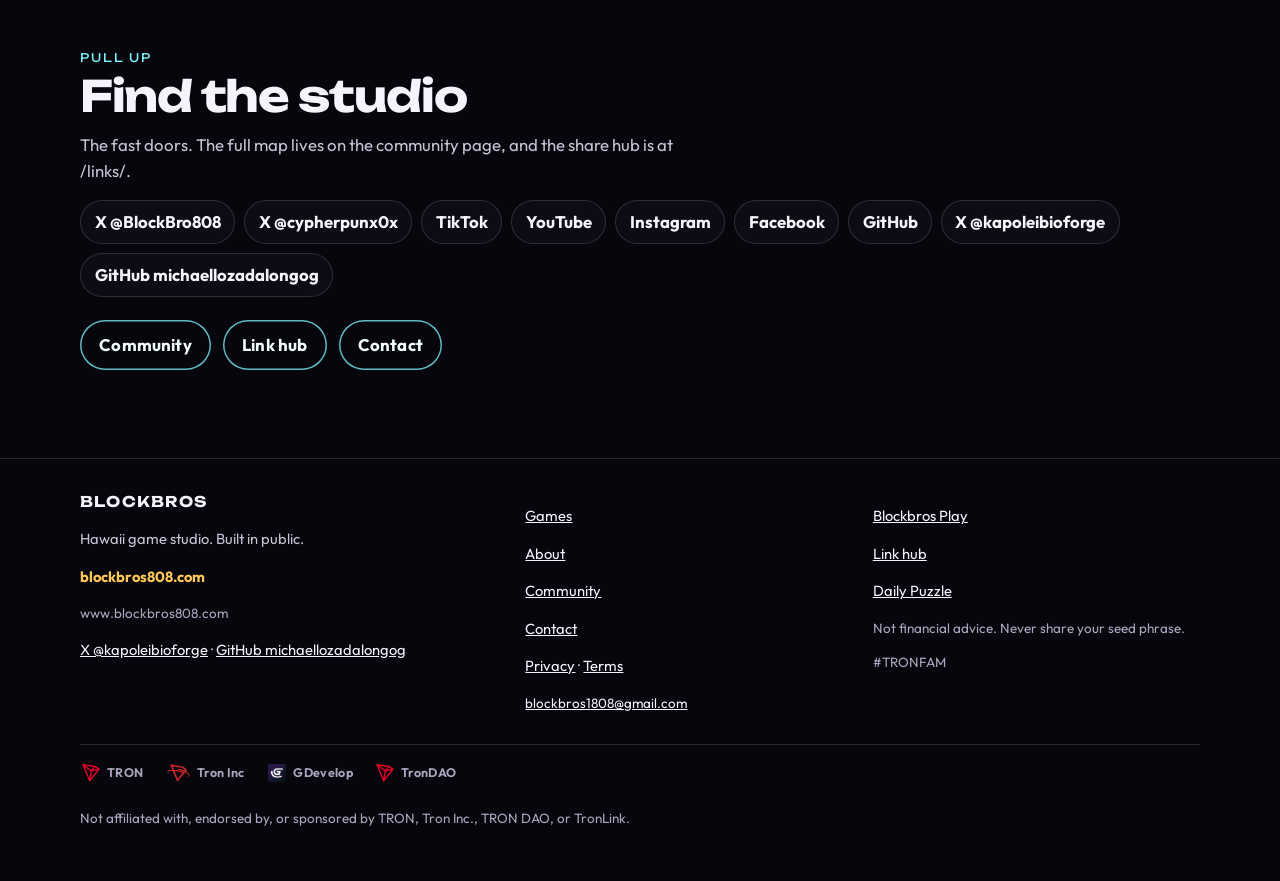
==== commit cbf0d806: "Legal: drop founder framing; keep plain social handles. Tony LOCK revise (2026-11-01): remove the Ab" ====
--- a/index.html
+++ b/index.html
@@ -197,7 +197,7 @@
         <p>Hawaii game studio. Built in public.</p>
         <p><a class="domain" href="https://blockbros808.com/">blockbros808.com</a></p>
         <p class="fine">www.blockbros808.com</p>
-        <p><a href="https://x.com/kapoleibioforge">Michael Lozada</a> · <a href="https://github.com/michaellozadalongog">GitHub</a></p>
+        <p><a href="https://x.com/kapoleibioforge">X @kapoleibioforge</a> · <a href="https://github.com/michaellozadalongog">GitHub michaellozadalongog</a></p>
       </div>
       <div>
         <p><a href="/games/">Games</a></p>
--- a/assets/styles.css
+++ b/assets/styles.css
@@ -621,8 +621,7 @@
 .where { font-size: 0.82rem; color: var(--dim); font-weight: 600; }
 
 .place-grid a,
-.social-grid a,
-.founder-links a {
+.social-grid a {
   text-decoration: none;
 }
 
@@ -640,12 +639,10 @@
 }
 
 .place strong,
-.social strong,
-.founder-links strong { display: block; font-size: 1rem; }
+.social strong { display: block; font-size: 1rem; }
 
 .place small,
-.social small,
-.founder-links small {
+.social small {
   display: block;
   color: var(--dim);
   font-size: 0.86rem;
@@ -665,55 +662,6 @@
 
 .icon svg { width: 22px; height: 22px; display: block; }
 
-.founder {
-  margin-top: 1.4rem;
-  display: grid;
-  gap: 1rem;
-  align-items: center;
-  padding: 1.15rem;
-  border-radius: 22px;
-  border: 1px solid rgba(255, 59, 59, 0.45);
-  background:
-    radial-gradient(400px 180px at 0% 0%, rgba(255, 59, 59, 0.16), transparent 60%),
-    rgba(16, 14, 24, 0.9);
-}
-
-.monogram {
-  width: 84px;
-  height: 84px;
-  border-radius: 50%;
-  display: grid;
-  place-items: center;
-  font-family: var(--display);
-  font-weight: 700;
-  letter-spacing: 0.04em;
-  border: 2px solid var(--red);
-  box-shadow: 0 0 22px rgba(255, 59, 59, 0.4);
-  background: radial-gradient(circle at 35% 30%, #3a1428, #120810 70%);
-}
-
-.role {
-  margin: 0.2rem 0 0.85rem;
-  color: var(--gold);
-  font-weight: 700;
-}
-
-.founder-links {
-  display: flex;
-  flex-wrap: wrap;
-  gap: 0.6rem;
-}
-
-.founder-links a {
-  min-height: 44px;
-  display: inline-flex;
-  align-items: center;
-  padding: 0.45rem 0.85rem;
-  border-radius: 999px;
-  border: 1px solid var(--line);
-  background: rgba(255, 255, 255, 0.03);
-}
-
 .site-footer {
   padding: 2rem 0 2.4rem;
   border-top: 1px solid var(--line);
@@ -768,8 +716,7 @@
   .btn:hover .arrow { transform: translateX(4px); }
   .card:hover { transform: translateY(-4px); border-color: rgba(126, 246, 255, 0.45); }
   .place:hover,
-  .social:hover,
-  .founder-links a:hover { transform: translateY(-2px); border-color: rgba(126, 246, 255, 0.5); }
+  .social:hover { transform: translateY(-2px); border-color: rgba(126, 246, 255, 0.5); }
   .site-footer .mark-row a:hover { color: var(--ink); }
 }
 
@@ -784,7 +731,6 @@
   .card-featured .cover { aspect-ratio: auto; min-height: 100%; }
   .place-grid,
   .social-grid { grid-template-columns: 1fr 1fr; }
-  .founder { grid-template-columns: auto 1fr; padding: 1.4rem 1.5rem; }
   .footer-grid { grid-template-columns: 1.3fr 1fr 1fr; align-items: start; }
 }
 
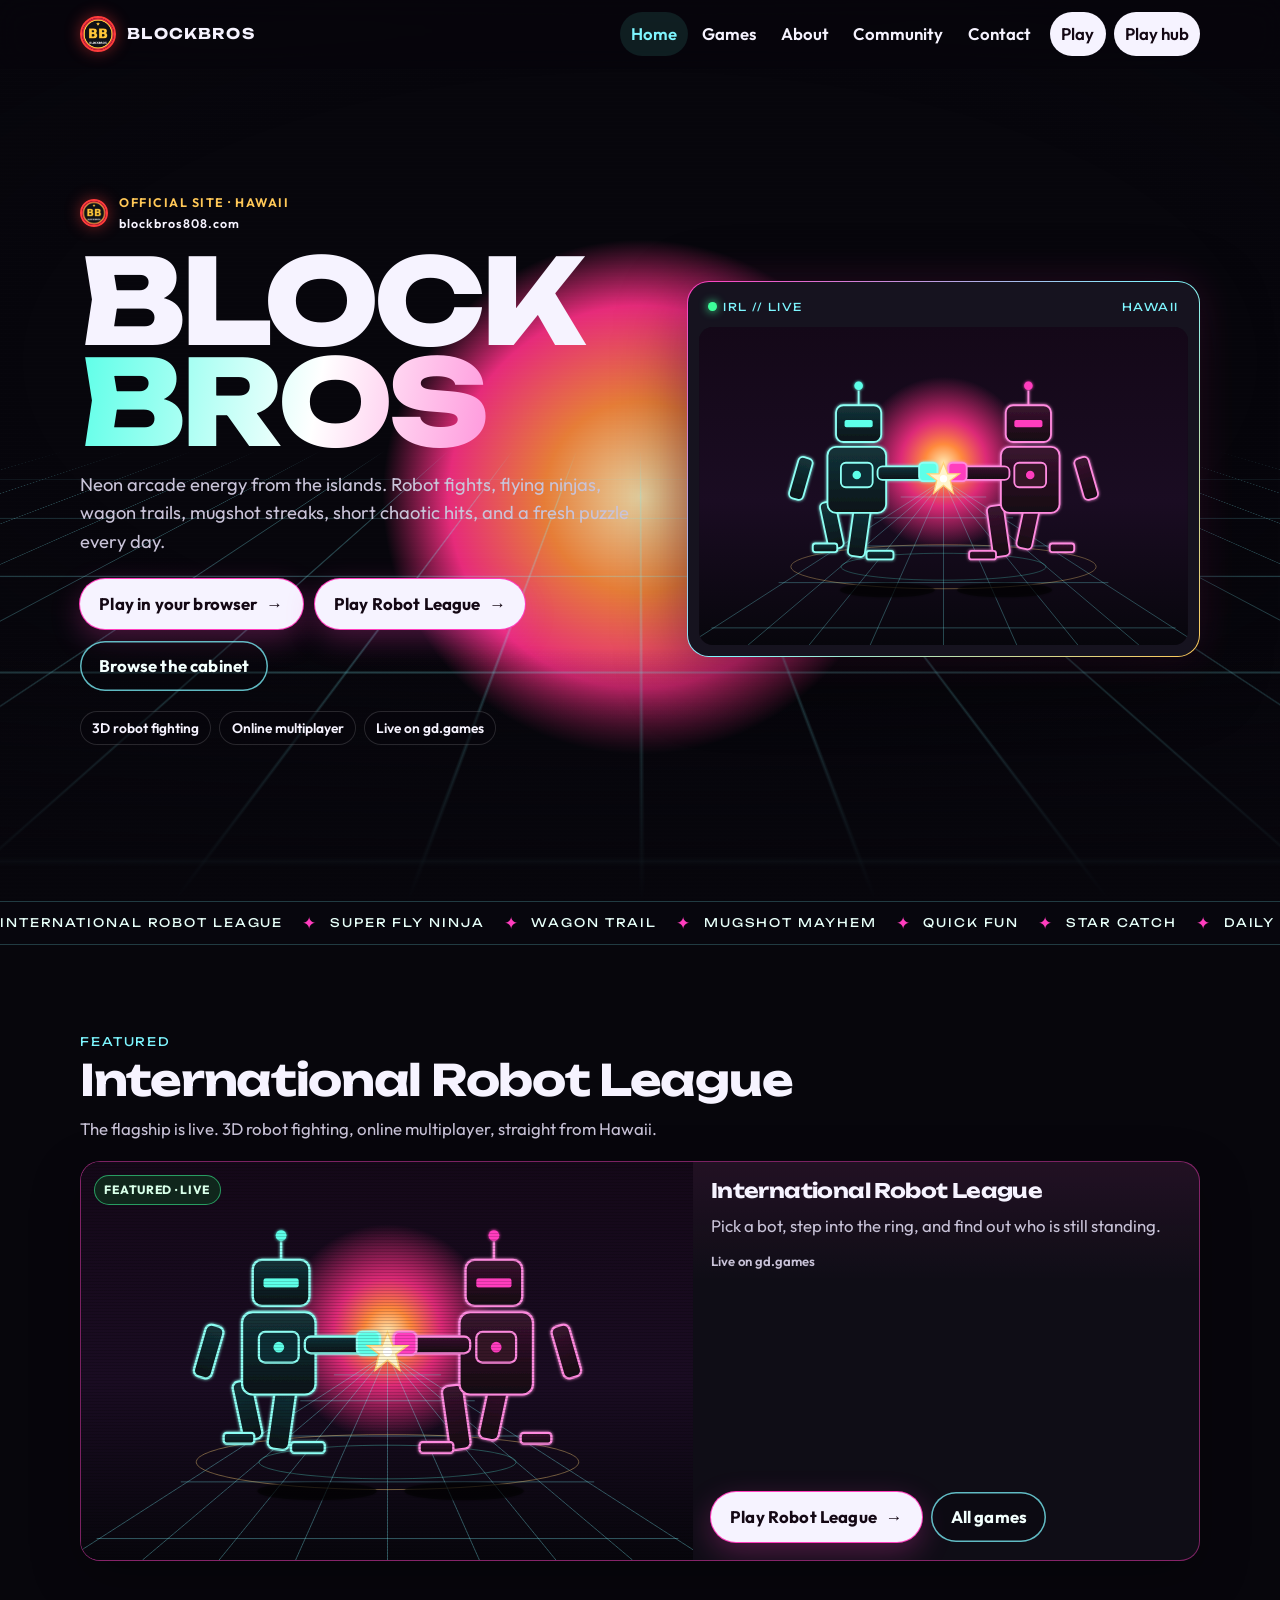
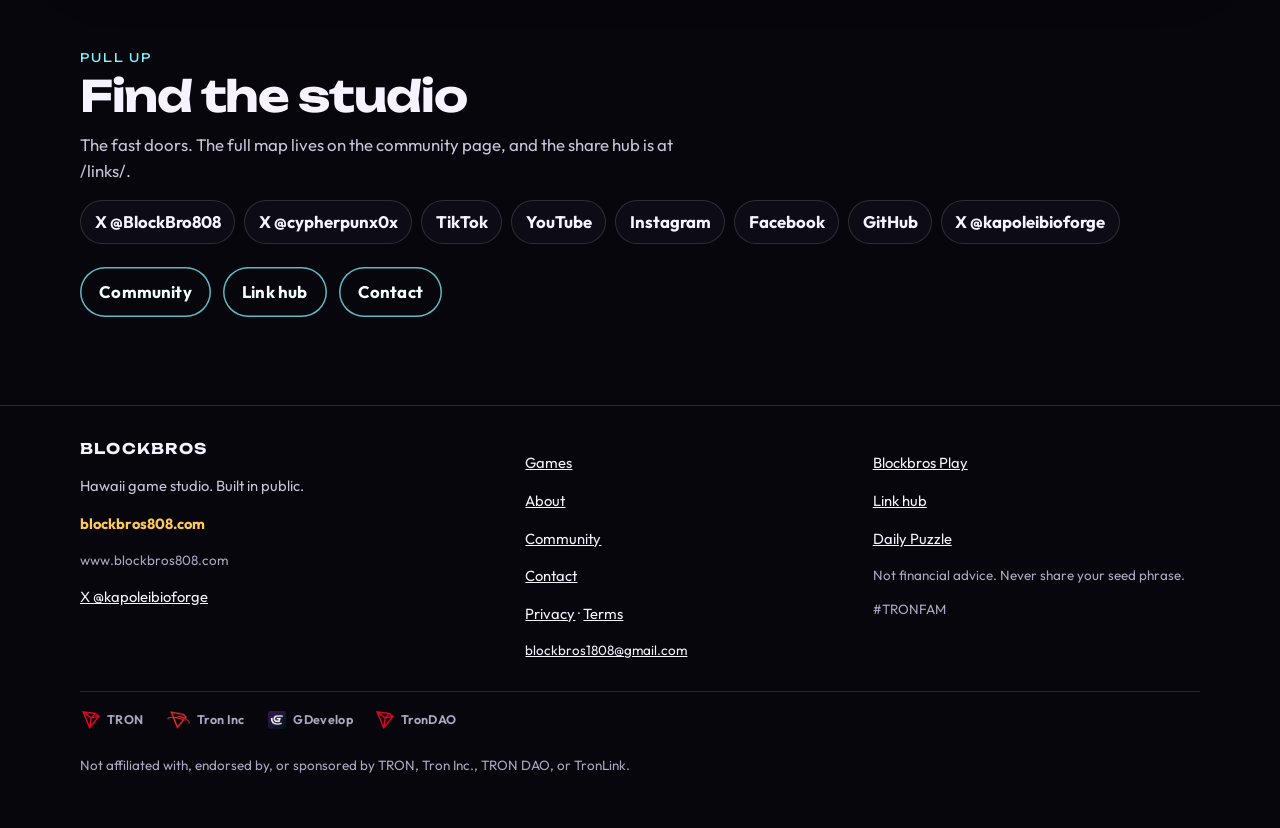
==== commit 8ad15cc9: "Legal LOCK: remove michaellozadalongog GitHub link from all public pages (keep studio socials)" ====
--- a/index.html
+++ b/index.html
@@ -179,7 +179,6 @@
           <li><a href="https://www.facebook.com/profile.php?id=61596074155146">Facebook</a></li>
           <li><a href="https://github.com/Blockbros808">GitHub</a></li>
           <li><a href="https://x.com/kapoleibioforge">X @kapoleibioforge</a></li>
-          <li><a href="https://github.com/michaellozadalongog">GitHub michaellozadalongog</a></li>
         </ul>
         <div class="cta-row">
           <a class="btn btn-ghost" href="/community/">Community</a>
@@ -197,7 +196,7 @@
         <p>Hawaii game studio. Built in public.</p>
         <p><a class="domain" href="https://blockbros808.com/">blockbros808.com</a></p>
         <p class="fine">www.blockbros808.com</p>
-        <p><a href="https://x.com/kapoleibioforge">X @kapoleibioforge</a> · <a href="https://github.com/michaellozadalongog">GitHub michaellozadalongog</a></p>
+        <p><a href="https://x.com/kapoleibioforge">X @kapoleibioforge</a></p>
       </div>
       <div>
         <p><a href="/games/">Games</a></p>
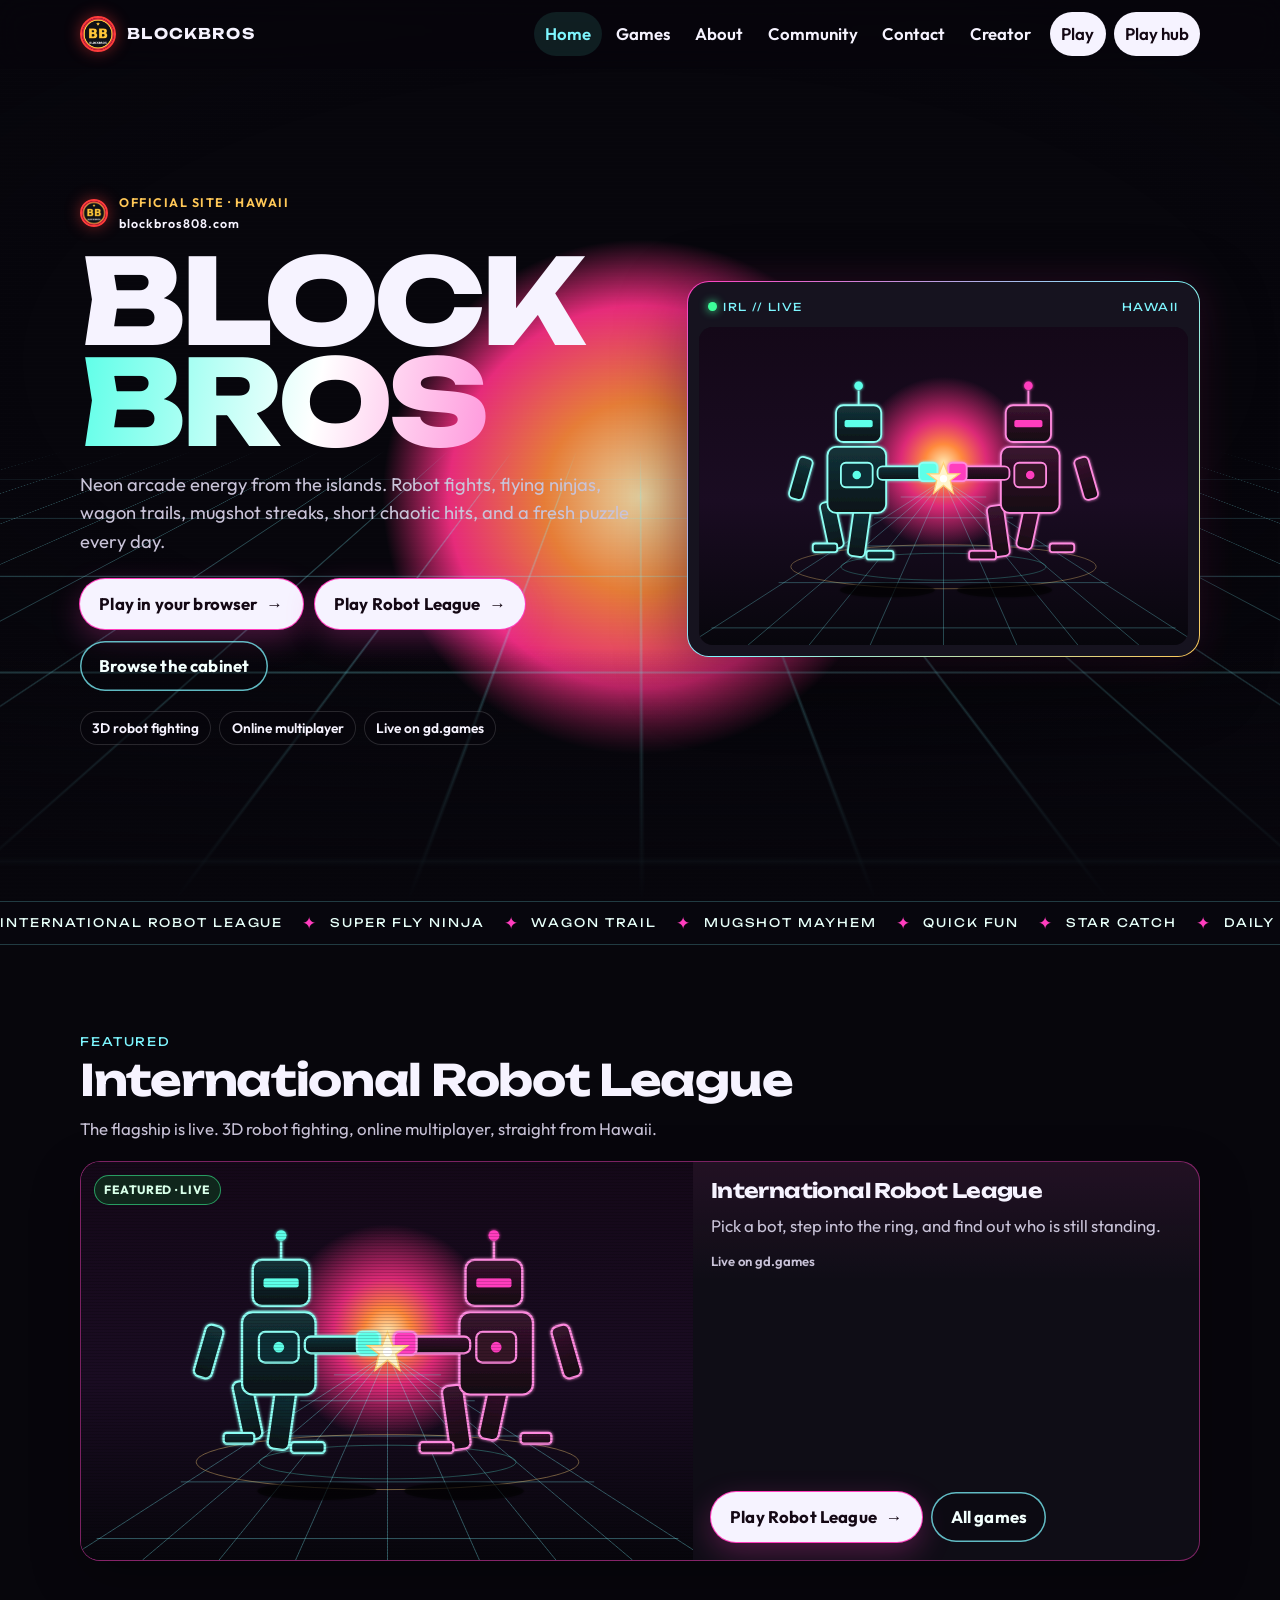
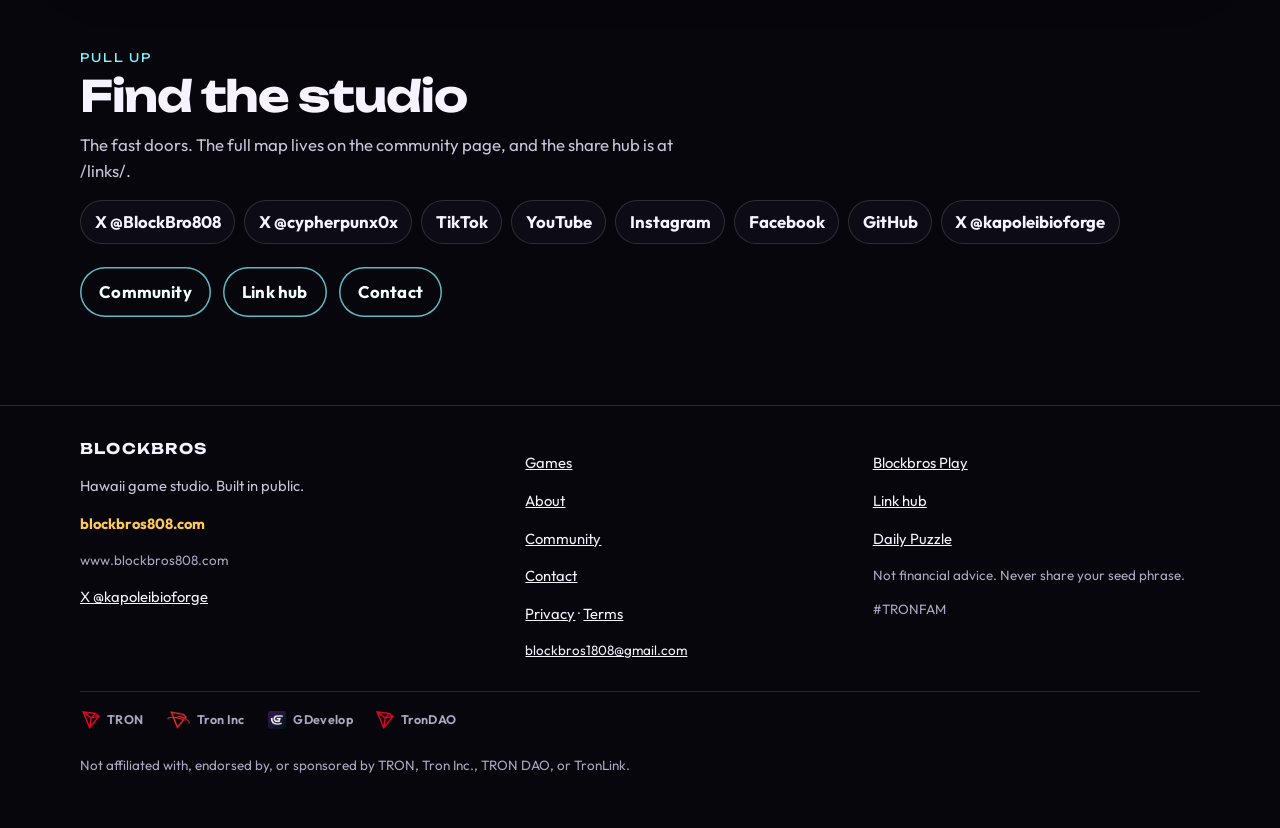
==== commit fde24dc9: "Add Creator to the company homepage topnav. The home primary nav had no Creator link and no Game Mak" ====
--- a/index.html
+++ b/index.html
@@ -67,6 +67,7 @@
         <a href="/about/">About</a>
         <a href="/community/">Community</a>
         <a href="/contact/">Contact</a>
+        <a href="https://play.blockbros808.com/creator/">Creator</a>
         <a class="nav-cta" href="https://gd.games/blockbros/international-robot-league">Play<span class="sr-only"> International Robot League</span></a>
         <a class="nav-cta" href="https://play.blockbros808.com/">Play hub</a>
       </nav>
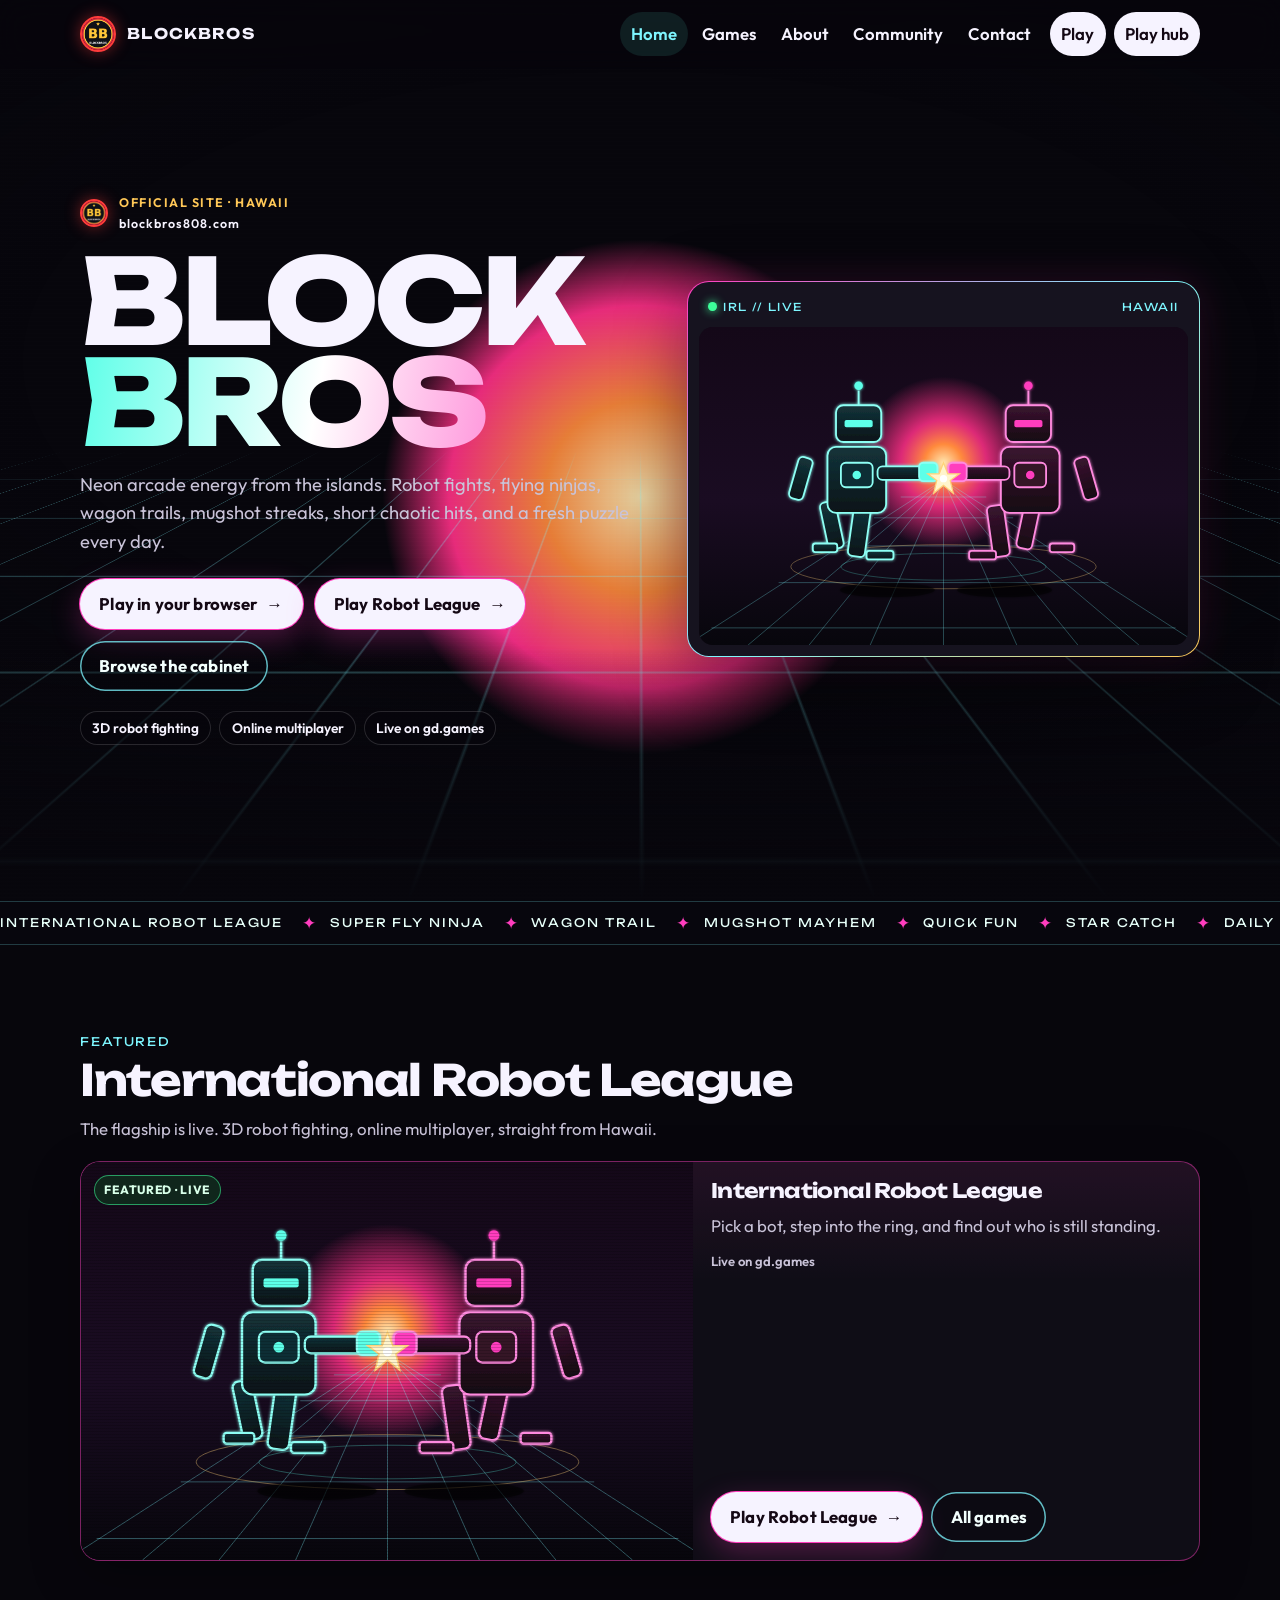
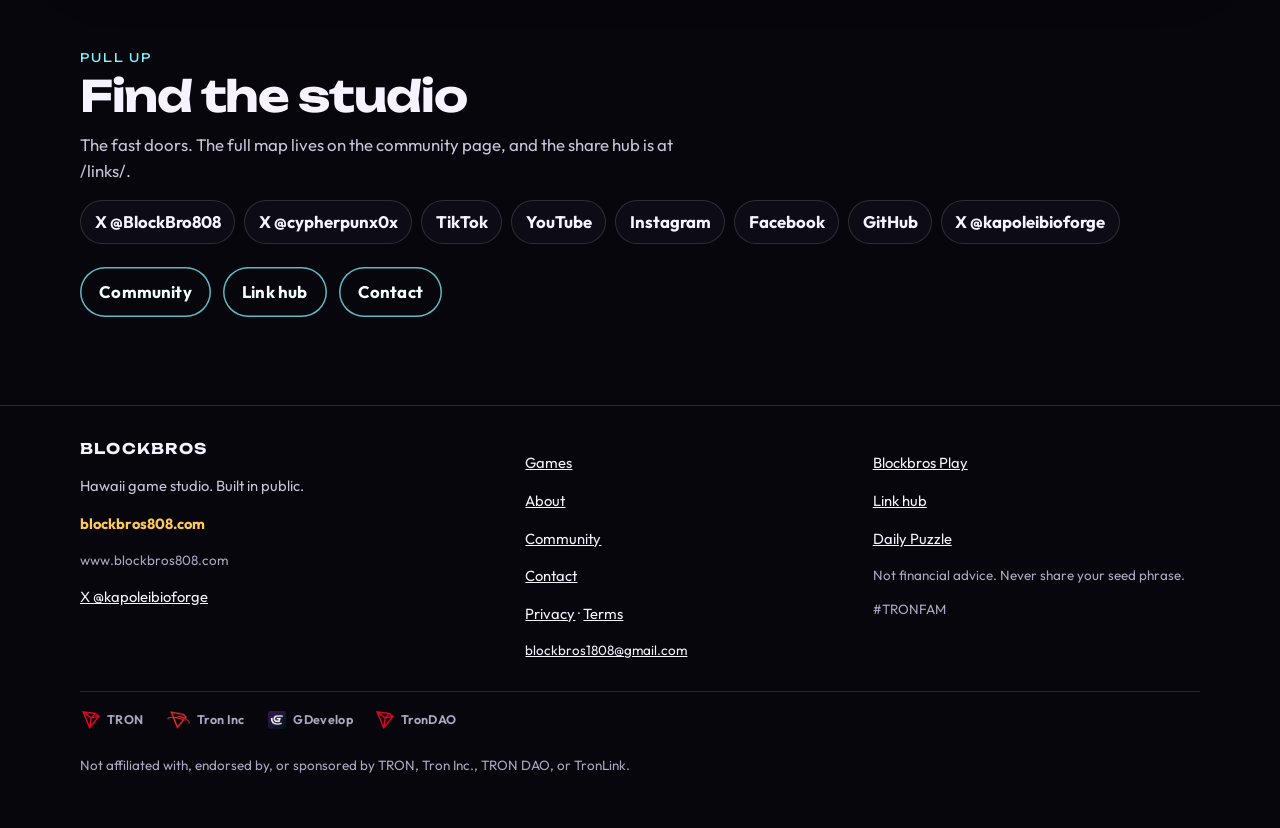
==== commit 08b4f9d7: "Add crawl files, security.txt, and a referrer policy. Publish robots.txt, a sitemap of the public pa" ====
--- a/index.html
+++ b/index.html
@@ -3,6 +3,7 @@
 <head>
   <meta charset="utf-8">
   <meta name="viewport" content="width=device-width, initial-scale=1">
+  <meta name="referrer" content="strict-origin-when-cross-origin">
   <title>BLOCKBROS — Hawaii game studio</title>
   <meta name="description" content="Official site of BLOCKBROS, a Hawaii game studio. Play Robot League, Super Fly Ninja, Wagon Trail, Mugshot Mayhem, Quick Fun, Star Catch, and the Daily Puzzle.">
   <meta name="theme-color" content="#07060c">
@@ -67,7 +68,6 @@
         <a href="/about/">About</a>
         <a href="/community/">Community</a>
         <a href="/contact/">Contact</a>
-        <a href="https://play.blockbros808.com/creator/">Creator</a>
         <a class="nav-cta" href="https://gd.games/blockbros/international-robot-league">Play<span class="sr-only"> International Robot League</span></a>
         <a class="nav-cta" href="https://play.blockbros808.com/">Play hub</a>
       </nav>
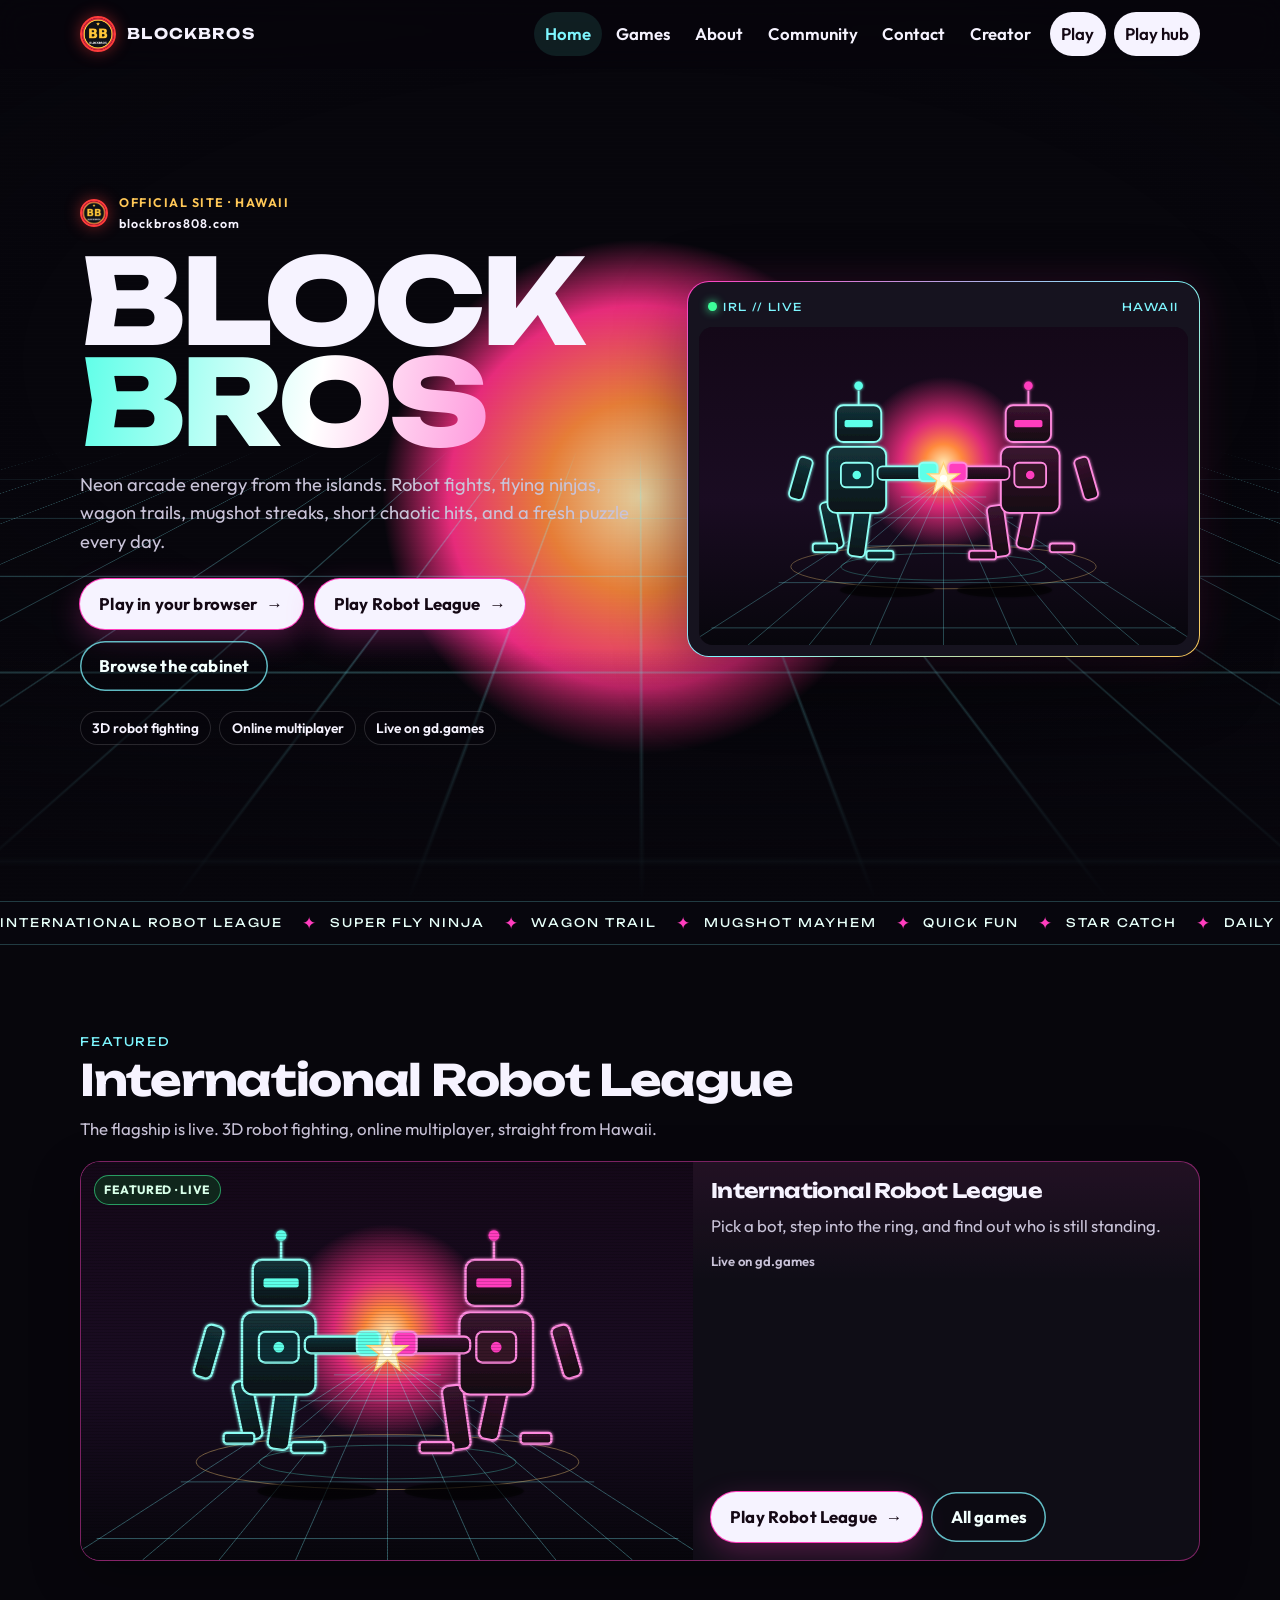
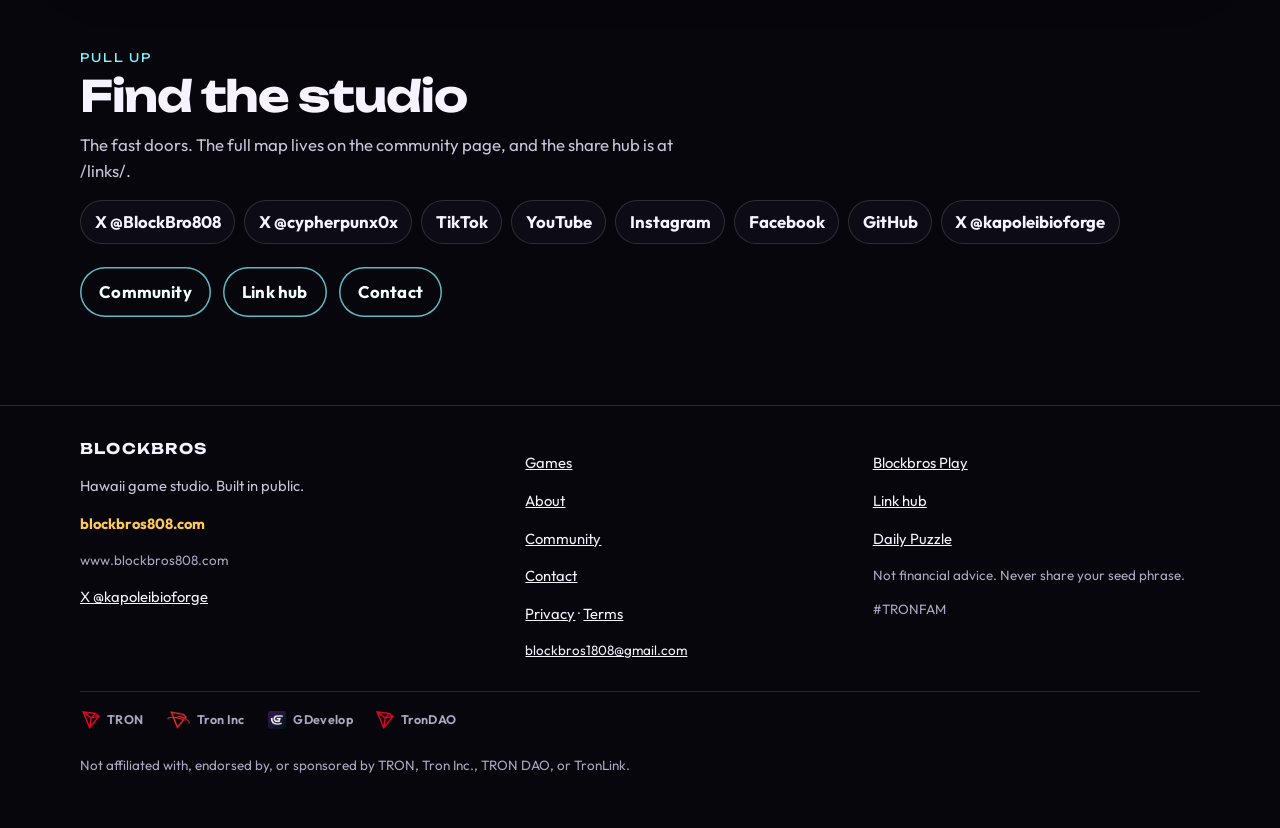
==== commit 67c72d4c: "Merge fde24dc978e35dfc8047a86e52b9e0d00cdf6a7f into 98905a2954efd219062df6dff639197d648bb3f9" ====
--- a/index.html
+++ b/index.html
@@ -68,6 +68,7 @@
         <a href="/about/">About</a>
         <a href="/community/">Community</a>
         <a href="/contact/">Contact</a>
+        <a href="https://play.blockbros808.com/creator/">Creator</a>
         <a class="nav-cta" href="https://gd.games/blockbros/international-robot-league">Play<span class="sr-only"> International Robot League</span></a>
         <a class="nav-cta" href="https://play.blockbros808.com/">Play hub</a>
       </nav>
--- a/assets/styles.css
+++ b/assets/styles.css
@@ -117,6 +117,7 @@
 .brand {
   display: inline-flex;
   align-items: center;
+  min-height: 44px;
   gap: 0.7rem;
   text-decoration: none;
   font-family: var(--display);
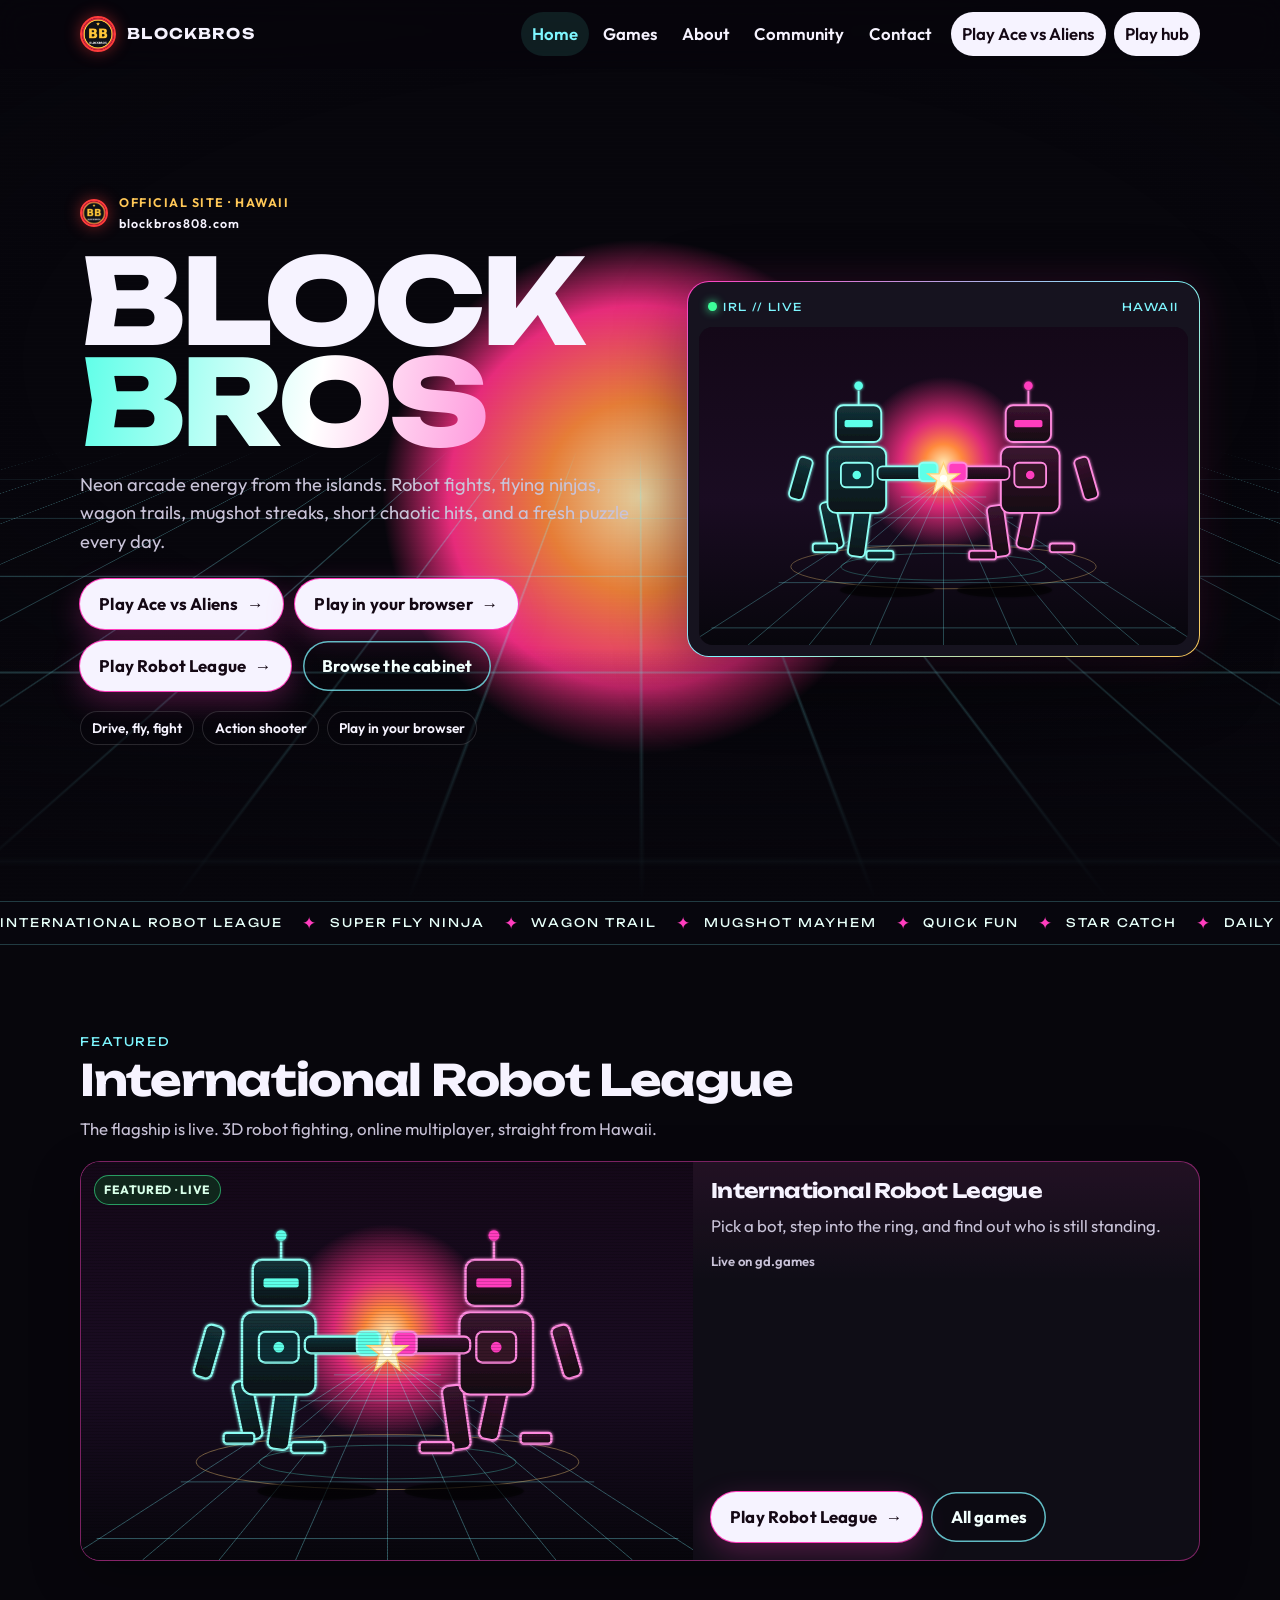
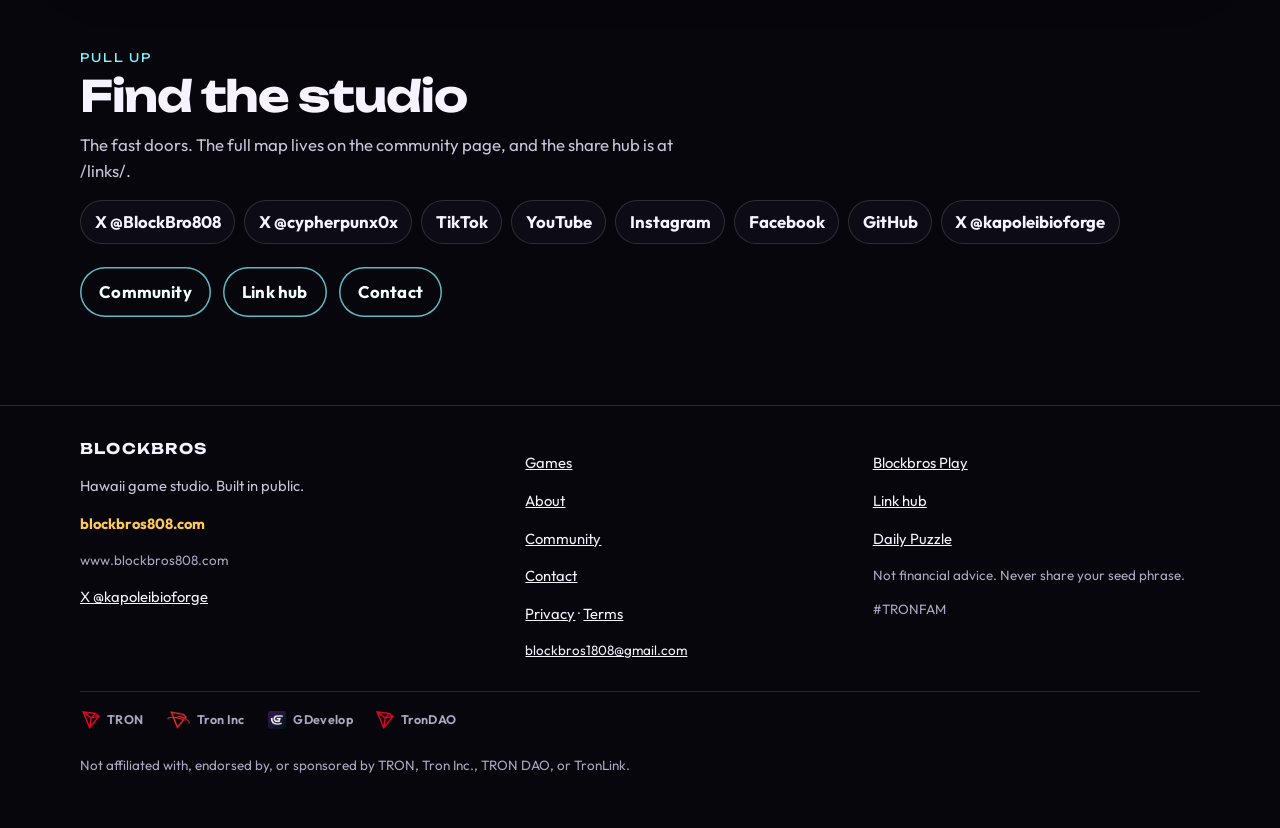
==== commit 007c4ce6: "Make Ace vs Aliens the top Play CTA on the apex site Co-authored-by: Tony | BlockBros <Blockbros808@" ====
--- a/index.html
+++ b/index.html
@@ -5,13 +5,13 @@
   <meta name="viewport" content="width=device-width, initial-scale=1">
   <meta name="referrer" content="strict-origin-when-cross-origin">
   <title>BLOCKBROS — Hawaii game studio</title>
-  <meta name="description" content="Official site of BLOCKBROS, a Hawaii game studio. Play Robot League, Super Fly Ninja, Wagon Trail, Mugshot Mayhem, Quick Fun, Star Catch, and the Daily Puzzle.">
+  <meta name="description" content="Official site of BLOCKBROS, a Hawaii game studio. Play Ace vs Aliens, Robot League, Super Fly Ninja, Wagon Trail, Mugshot Mayhem, Quick Fun, Star Catch, and the Daily Puzzle.">
   <meta name="theme-color" content="#07060c">
   <link rel="canonical" href="https://blockbros808.com/">
   <link rel="icon" href="/assets/favicon.svg" type="image/svg+xml">
   <link rel="apple-touch-icon" href="/assets/apple-touch.png">
   <meta property="og:title" content="BLOCKBROS — Hawaii game studio">
-  <meta property="og:description" content="Official site of BLOCKBROS. Neon arcade games from Hawaii. Play International Robot League live.">
+  <meta property="og:description" content="Official site of BLOCKBROS. Neon arcade games from Hawaii. Play Ace vs Aliens in your browser.">
   <meta property="og:type" content="website">
   <meta property="og:url" content="https://blockbros808.com/">
   <meta property="og:image" content="https://blockbros808.com/assets/og.png">
@@ -20,11 +20,11 @@
   <meta property="og:image:alt" content="BLOCKBROS wordmark on a dark neon sunset grid. Hawaii game studio.">
   <meta name="twitter:card" content="summary_large_image">
   <meta name="twitter:title" content="BLOCKBROS — Hawaii game studio">
-  <meta name="twitter:description" content="Official site of BLOCKBROS. Play International Robot League live.">
+  <meta name="twitter:description" content="Official site of BLOCKBROS. Play Ace vs Aliens in your browser.">
   <meta name="twitter:image" content="https://blockbros808.com/assets/og.png">
   <link rel="preload" href="/assets/fonts/unbounded-latin.woff2" as="font" type="font/woff2" crossorigin>
   <link rel="preload" href="/assets/fonts/outfit-latin.woff2" as="font" type="font/woff2" crossorigin>
-  <link rel="stylesheet" href="/assets/styles.css">
+  <link rel="stylesheet" href="/assets/styles.css?v=ace-top-20261113">
   <style>html,body{background:#07060c;margin:0}</style>
   <script type="application/ld+json">
   {
@@ -68,9 +68,10 @@
         <a href="/about/">About</a>
         <a href="/community/">Community</a>
         <a href="/contact/">Contact</a>
-        <a href="https://play.blockbros808.com/creator/">Creator</a>
-        <a class="nav-cta" href="https://gd.games/blockbros/international-robot-league">Play<span class="sr-only"> International Robot League</span></a>
+        <a class="nav-cta" href="https://play.blockbros808.com/games/ace-vs-aliens/">Play Ace vs Aliens</a>
         <a class="nav-cta" href="https://play.blockbros808.com/">Play hub</a>
+        <a class="nav-cta nav-extra" href="https://gd.games/blockbros/international-robot-league">Play Robot League</a>
+        <a class="nav-cta nav-extra" href="/games/">Browse the cabinet</a>
       </nav>
     </div>
   </header>
@@ -94,14 +95,15 @@
         </h1>
         <p class="lede">Neon arcade energy from the islands. Robot fights, flying ninjas, wagon trails, mugshot streaks, short chaotic hits, and a fresh puzzle every day.</p>
         <div class="cta-row">
+          <a class="btn btn-primary" href="https://play.blockbros808.com/games/ace-vs-aliens/">Play Ace vs Aliens <span class="arrow" aria-hidden="true">→</span></a>
           <a class="btn btn-primary" href="https://play.blockbros808.com/">Play in your browser <span class="arrow" aria-hidden="true">→</span></a>
           <a class="btn btn-primary" href="https://gd.games/blockbros/international-robot-league">Play Robot League <span class="arrow" aria-hidden="true">→</span></a>
           <a class="btn btn-ghost" href="/games/">Browse the cabinet</a>
         </div>
         <ul class="facts">
-          <li>3D robot fighting</li>
-          <li>Online multiplayer</li>
-          <li>Live on gd.games</li>
+          <li>Drive, fly, fight</li>
+          <li>Action shooter</li>
+          <li>Play in your browser</li>
         </ul>
       </div>
       <div class="cabinet">
--- a/assets/styles.css
+++ b/assets/styles.css
@@ -754,7 +754,13 @@
   }
   .site-nav a { padding-inline: 0.7rem; }
   .site-nav .nav-cta { margin-left: 0.35rem; }
+  .site-nav .nav-extra { display: none; }
   body.nav-open { overflow: auto; }
+}
+
+@media (min-width: 980px) and (max-width: 1199px) {
+  .site-nav a { padding-inline: 0.45rem; }
+  .site-nav .nav-cta { font-size: 0.92rem; }
 }
 
 @media (min-width: 1040px) {
